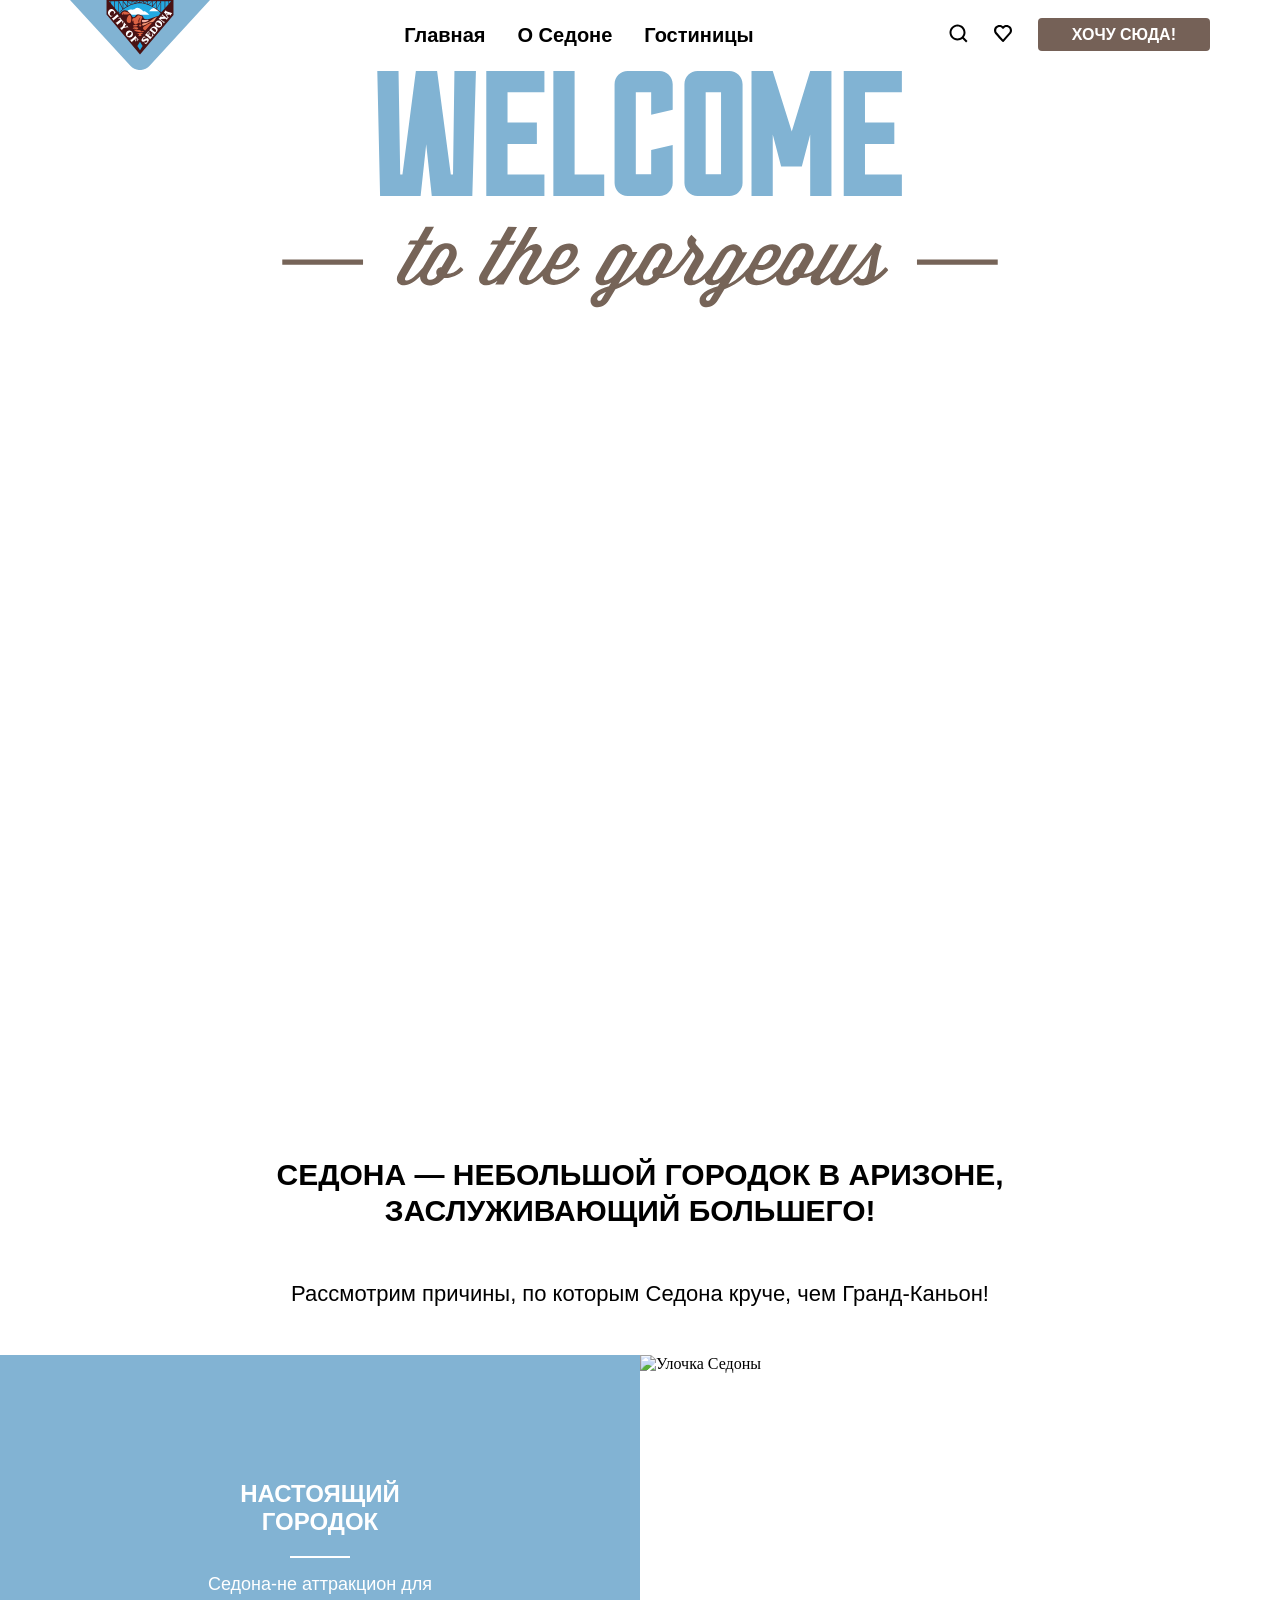
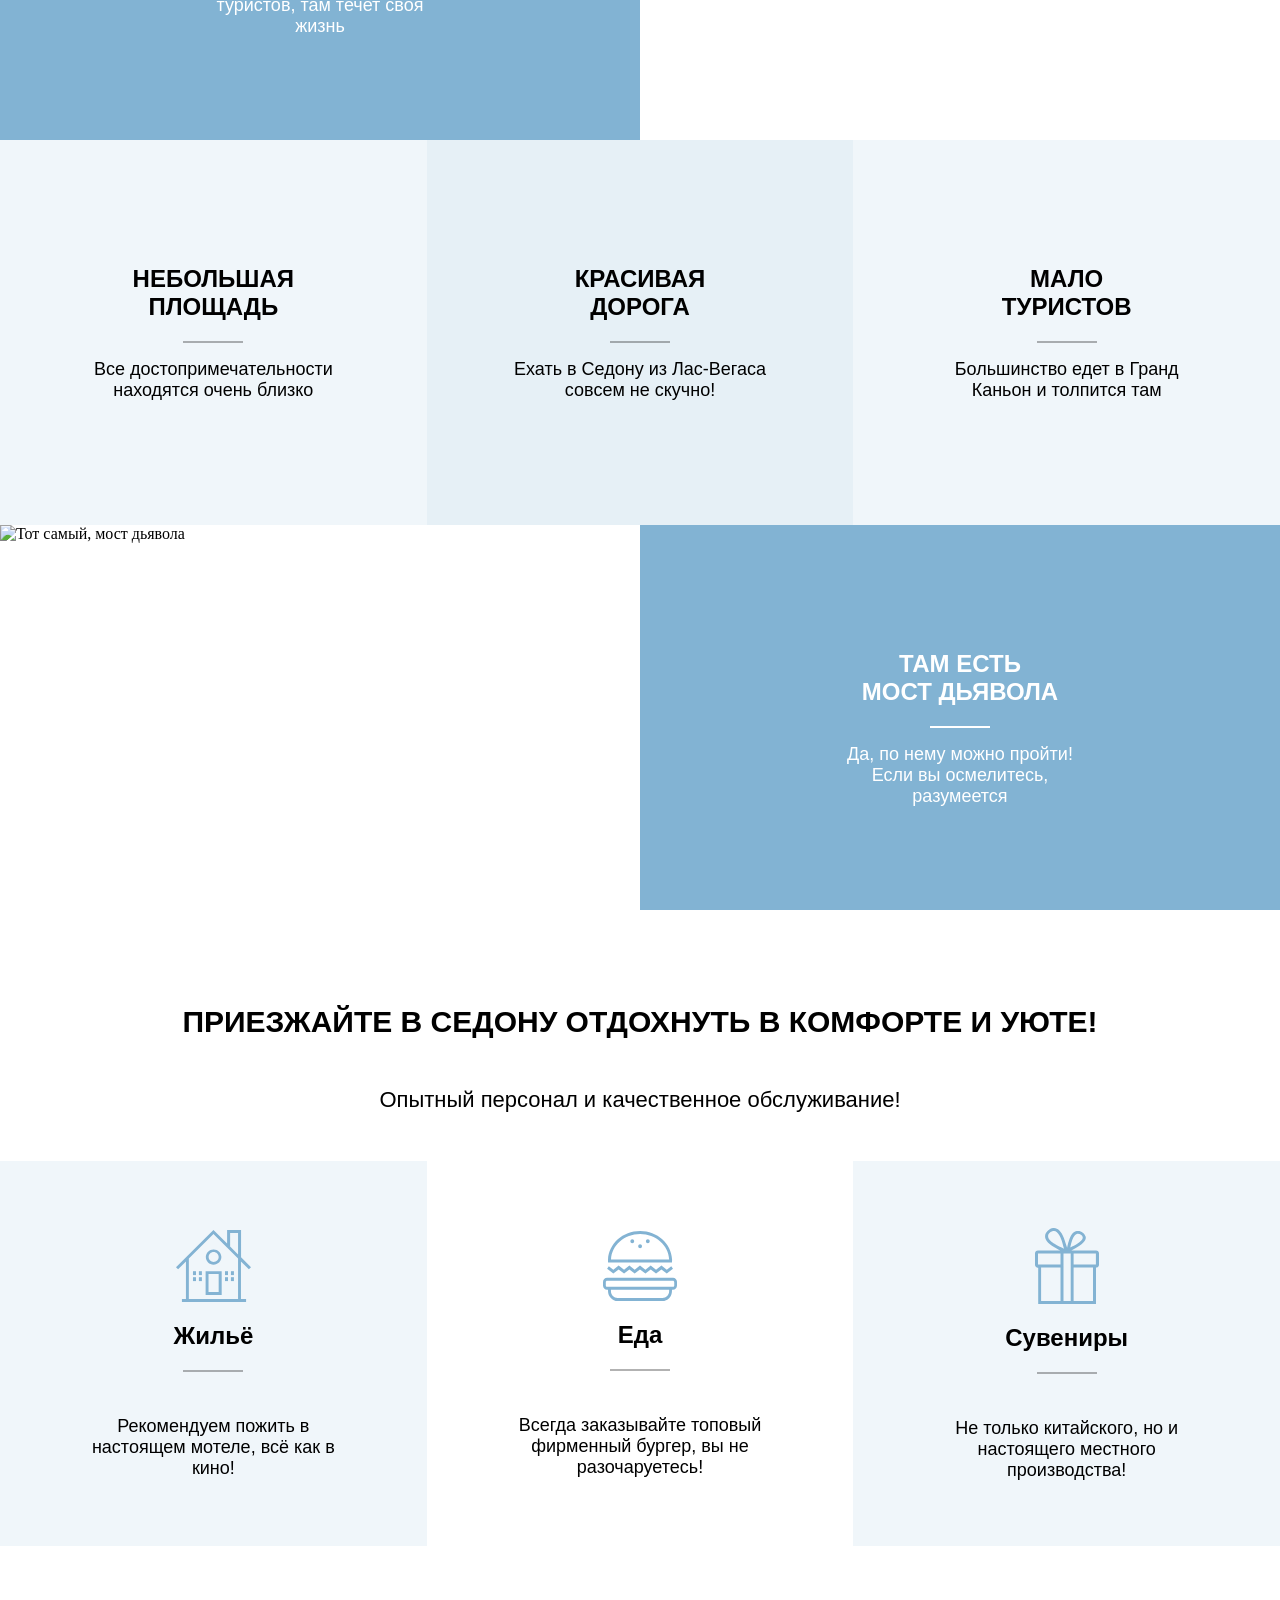
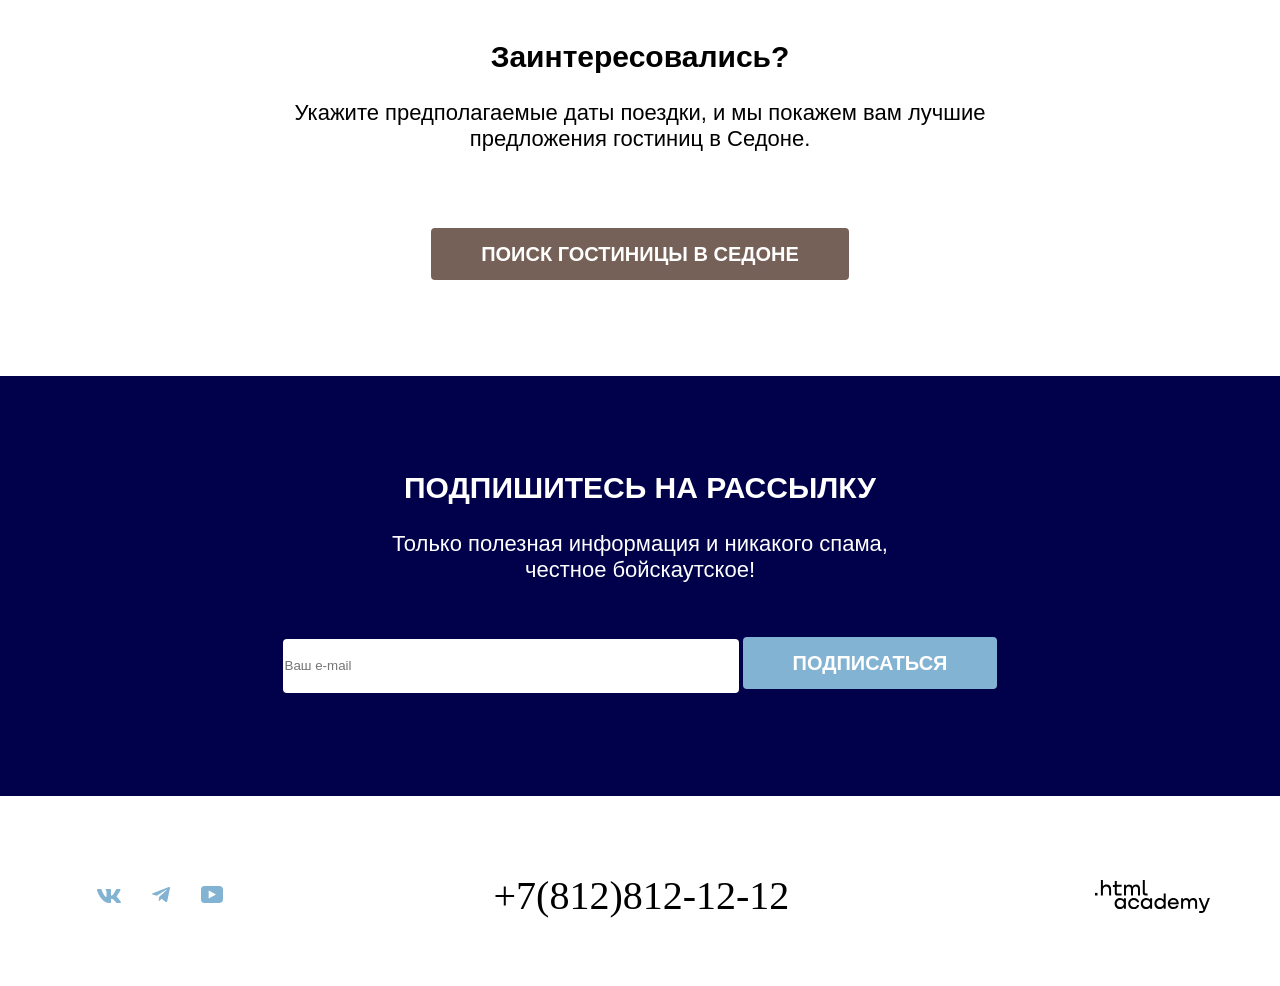
==== index.html @ 77842353 "правки на 14.04" ====
<!DOCTYPE html>
<html lang="ru">
  <head>
    <link rel="stylesheet" href="index.css">
    <meta charset="utf-8">
    <title>Седона</title>
  </head>
  <body>
    <nav class="navigation">
      <img class="header-logo" src=".\img\logo.svg" alt="Логотип седоны">
          <ul class="navigation-link">
            <li><a href="index.html" class="navigation-link-more">Главная</a></li>
            <li><a href="about.html" class="navigation-link-more">О Седоне</a></li>
            <li><a href="catalog.html" class="navigation-link-more">Гостиницы</a></li>
          </ul>
          <ul class="navigation-items">
            <li><img src=".\img\search.svg" alt="Поиск" class="navigation-items-more"></li>
            <li><img src=".\img\heart.svg" alt="Избранное" class="navigation-items-more"></li>
            <li><a class="want-here" href="#">ХОЧУ СЮДА!</a></li>
          </ul>
    </nav>
  <main class="main-inner">
    <div class="main-top-img">
      <img src=".\img\welcome.svg" class="top-image" alt="welcome">
    </div>
    <section>
      <div class="section-list">
        <p class="slogan">СЕДОНА — НЕБОЛЬШОЙ ГОРОДОК В АРИЗОНЕ,
             ЗАСЛУЖИВАЮЩИЙ БОЛЬШЕГО!</p>
        <p class="bottom-text">Рассмотрим причины, по которым Седона круче, чем Гранд-Каньон!</p>
      </div>
    </section>
  <div class="container">
    <section class="lead-top">
      <div class="card-dark-blue">
          <h2 class="title-white">НАСТОЯЩИЙ ГОРОДОК</h2>
          <p class="subtitle-white">Седона-не аттракцион для туристов, там течет своя жизнь</p>
      </div>
        <img src="C:\Users\Tarya\Desktop\bybuck-\img\photo-1.png" alt="Улочка Седоны" class="img-sedona">
    </section>
    <section class="lead-middle">
      <div class="card-light">
        <h2 class="title-black">НЕБОЛЬШАЯ ПЛОЩАДЬ</h2>
        <p class="subtitle-black">Все достопримечательности находятся очень близко</p>
      </div>
      <div class="card-blue">
        <h2 class="title-black">КРАСИВАЯ ДОРОГА</h2>
        <p class="subtitle-black">Ехать в Седону из Лас-Вегаса совсем не скучно!</p>
      </div>
      <div class="card-light">
        <h2 class="title-black">МАЛО ТУРИСТОВ</h2>
        <p class="subtitle-black"> Большинство едет в Гранд Каньон и толпится там</p>
      </div>
    </section>
    <section class="lead-bottom">
      <div class="card-dark-blue">
        <h2 class="title-white">ТАМ ЕСТЬ МОСТ ДЬЯВОЛА</h2>
        <p class="subtitle-white">Да, по нему можно пройти! Если вы осмелитесь, разумеется</p>
      </div>
        <img src="C:\Users\Tarya\Desktop\bybuck-\img\photo-2.png" alt="Тот самый, мост дьявола" class="img-sedona">
    </section>
  </div>
    <section>
      <div class="section-list">
        <h2 class="slogan">ПРИЕЗЖАЙТЕ В СЕДОНУ ОТДОХНУТЬ В КОМФОРТЕ И УЮТЕ!</h2>
        <p class="bottom-text">Опытный персонал и качественное обслуживание!</p>
      </div>
    </section>
    <section class="lead-middle">
      <div class="card-light">
        <img src=".\img\motel.svg" alt="Мотели в Седоне">
        <h2 class="title-black">Жильё</h2>
        <p class="subtitle-black">Рекомендуем пожить в настоящем мотеле, всё как в кино!</p>
      </div>
      <div class="card-white">
        <img src=".\img\food.svg" alt="Еда">
        <h2 class="title-black">Еда</h2>
        <p class="subtitle-black">Всегда заказывайте топовый фирменный бургер, вы не разочаруетесь!</p>
      </div>
      <div class="card-light">
        <img src=".\img\souvenirs.svg" alt="Сувениры">
        <h2 class="title-black">Сувениры</h2>
        <p class="subtitle-black">Не только китайского, но и настоящего местного производства!</p>
      </div>
    </section>
    <section class="search-hotel">
      <div class="search-hotel-footer">
        <h2 class="slogan">Заинтересовались?</h2>
        <p class="bottom-text">Укажите предполагаемые даты поездки, и мы покажем вам лучшие предложения гостиниц в Седоне.</p>
        <button onclick="location.href='catalog.html'" class="button-search">ПОИСК ГОСТИНИЦЫ В СЕДОНЕ</button>
      </div>
    </section>
  </main>
  <footer>
    <section class="footer-list">
      <div class="footer-subscribe">
        <h2 class="slogan-footer">ПОДПИШИТЕСЬ НА РАССЫЛКУ</h2>
        <p class="bottom-text-footer">Только полезная информация и никакого спама, честное бойскаутское!</p>
        <input type="email" placeholder="Ваш e-mail" class="email">
        <button type="button" class="button-email">ПОДПИСАТЬСЯ</button>
      </div>
    </section>
      <div class="footer-row">
        <img src=".\img\html-logo.svg" alt="html academy" class="logo-html">
        <p class="number">+7(812)812-12-12</p>
      <div class="social-group">
        <img src=".\img\vk.svg" alt="vk" class="social-media">
        <img src=".\img\telegram.svg" alt="telegram" class="social-media">
        <img src=".\img\youtube.svg" alt="youtube" class="social-media">
      </div>
      </div>
  </footer>
  </body>
</html>
---- index.css ----
@font-face {
    font-family: 'PT-sans-400';
    src: url('.\fonts\ptsans-400.woff2');
}

@font-face {
    font-family: 'PT-sans-700';
    src: url('.\fonts\ptsans-700.woff2');
}

body {
    margin: 0;
    padding: 0;
    width: auto;
}

.navigation {
    display: flex;
    flex-direction: row;
    justify-content: space-between;
}

.header-logo {
    margin-left: 70px;
}

.navigation-link {
    display: flex;
    flex-direction: row;
    list-style: none;
    justify-content: center;
    align-items: center;
}

.navigation-link-more {
    color: #000000;
    text-decoration: none;
    padding: 20px 16px;
    font-size: 20px;
    line-height: 24px;
    font-family: 'PT-sans-700', sans-serif;
    font-weight: 700;
    letter-spacing: 0%;
}

.navigation-items {
    list-style: none;
    display: flex;
    flex-direction: row;
    justify-content: center;
    align-items: center;
    margin-right: 70px;
}

.navigation-items-more {
    padding-right: 25px;
}

.want-here {
    background-color: #756157 ;
    color: #ffffff;
    width: 160px;
    min-height: 36px;
    padding: 8px 34px;
    border-radius: 4px;
    list-style: none;
    text-decoration: none;
    font-family: 'PT-sans-700', sans-serif;
    font-size: 16px;
    font-weight: 700;
    line-height: 20px;
    letter-spacing: 0%;
}

.main-top-img {
    background-image: url('.\img\index-background.jpg');
}

.top-image {
    width: 100%;
    height: auto;
}

.section-list {
    display: flex;
    flex-direction: column;
    justify-content: center;
    align-items: center;
}

.slogan {
    font-family: 'PT-sans-700', sans-serif;
    font-weight: 700;
    font-size: 30px;
    line-height: 36px;
    color: #000000;
    padding-top: 69px;
    white-space: pre-wrap;
}

.bottom-text {
    font-family: 'PT-sans-400', sans-serif;
    font-weight: 400;
    font-size: 22px;
    line-height: 26px;
    letter-spacing: 0%;
    width: auto;
    max-width: 700px;
    height: 52px;
}

.container {
    display: flex;
    flex-direction: column;
    align-items: stretch;
    justify-content: center;
    width: 100%;
    height: auto;
}

.lead-top {
    display: flex;
    flex-direction: row;
    width: 100%;
    height: 385px;
}

.lead-bottom {
    display: flex;
    flex-direction: row-reverse;
    width: 100%;
    height: 385px;
}

.lead-middle {
    display: flex;
    flex-direction: row;
    width: 100%;
    height: 385px;
}

.title-black {
    width: auto;
    font-family: 'PT-sans-700', sans-serif;
    max-width: 197px;
    height: 56px;
    font-weight: 700;
    font-size: 24px;
    line-height: 28px;
    text-align: center;
    color: #000000;
}

.title-black::after {
    content: "";
    display: block;
    width: 60px;
    height: 2px;
    background-color: #0000004D;
    margin: 20px auto 0;
}

.title-white {
    width: auto;
    font-family: 'PT-sans-700', sans-serif;
    max-width: 197px;
    height: 56px;
    font-weight: 700;
    font-size: 24px;
    line-height: 28px;
    text-align: center;
    color: #ffffff;
}

.title-white::after {
    content: "";
    display: block;
    width: 60px;
    height: 2px;
    background-color: #ffffff;
    margin: 20px auto 0;
}

.subtitle-black {
    width: auto;
    font-family: 'PT-sans-400', sans-serif;
    max-width: 270px;
    height: 42px;
    font-weight: 400;
    font-size: 18px;
    line-height: 21px;
    letter-spacing: 0%;
    text-align: center;
    color: #000000;
}

.subtitle-white {
    width: auto;
    font-family: 'PT-sans-400', sans-serif;
    max-width: 230px;
    height: 42px;
    font-weight: 400;
    font-size: 18px;
    line-height: 21px;
    letter-spacing: 0%;
    text-align: center;
    color: #ffffff;
}

.card-dark-blue {
    display: flex;
    flex-direction: column;
    justify-content: center;
    align-items: center;
    background-color: #82B3D3;
    width: auto;
    height: 100%;
    flex: 1 1 50%;
}

.card-white {
    display: flex;
    flex-direction: column;
    justify-content: center;
    align-items: center;
    background-color: #ffffff;
    width: auto;
    height: 100%;
    flex: 1 1 50%;
}

.card-light {
    display: flex;
    flex-direction: column;
    justify-content: center;
    align-items: center;
    background-color: #83B3D31F;
    width: auto;
    height: 100%;
    flex: 1 1 50%;
}

.card-blue {
    display: flex;
    flex-direction: column;
    justify-content: center;
    align-items: center;
    background-color: #83B3D333;
    width: auto;
    height: 100%;
    flex: 1 1 50%;
}

.img-sedona {
    flex: 1 1 50%;
    width: 100%;
    height: 100%;
    object-fit: cover;
    display: block;
}

.search-hotel {
    display: flex;
    flex-direction: column;
    justify-content: center;
    align-items: center;
}

.search-hotel-footer {
    text-align: center;
}

.button-search {
    background-color: #756157;
    padding: 8px 50px;
    color: white;
    border-radius: 4px;
    list-style: none;
    text-decoration: none;
    font-family: 'PT-sans-700', sans-serif;
    font-weight: 700;
    font-size: 20px;
    line-height: 36px;
    border: none;
    margin-top: 54px;
}

.footer-list {
   display: flex;
   justify-content: center;
   text-align: center;
   background-color: #00004B;
   height: 420px;
   margin-top: 96px;
}

.slogan-footer {
    font-family: 'PT-sans-700', sans-serif;
    font-weight: 700;
    font-size: 30px;
    line-height: 36px;
    color: #ffffff;
    padding-top: 69px;
    white-space: pre-wrap;
}

.bottom-text-footer {
    font-family: 'PT-sans-400', sans-serif;
    font-weight: 400;
    font-size: 22px;
    line-height: 26px;
    letter-spacing: 0%;
    width: 500px;
    color: #ffffff;
    margin-top: 20px;
    margin-bottom: 54px;
    margin-left: 170px;
    margin-right: 170px;
}

.email {
    width: 452px;
    border-radius: 4px;
    border: none;
    height: 52px;
}

.button-email {
    background-color: #82B3D3;
    color: white;
    padding: 8px 50px;
    font-size: 20px;
    font-family: 'PT-sans-700', sans-serif;
    font-weight: 700;
    line-height: 36px;
    border-radius: 4px;
    border: none;
    height: 52px;
}

.footer-row {
    display: flex;
    flex-direction: row-reverse;
    justify-content: space-between;
    align-items: center;
    margin-left: 70px;
    margin-right: 70px;
    margin-top: 40px;
    margin-bottom: 30px;
}

.number {
    width: 331px;
    height: 40px;
    font-weight: 400;
    font-size: 40px;
    line-height: 40px;
}

.social-media {
    padding-left: 27px;
}
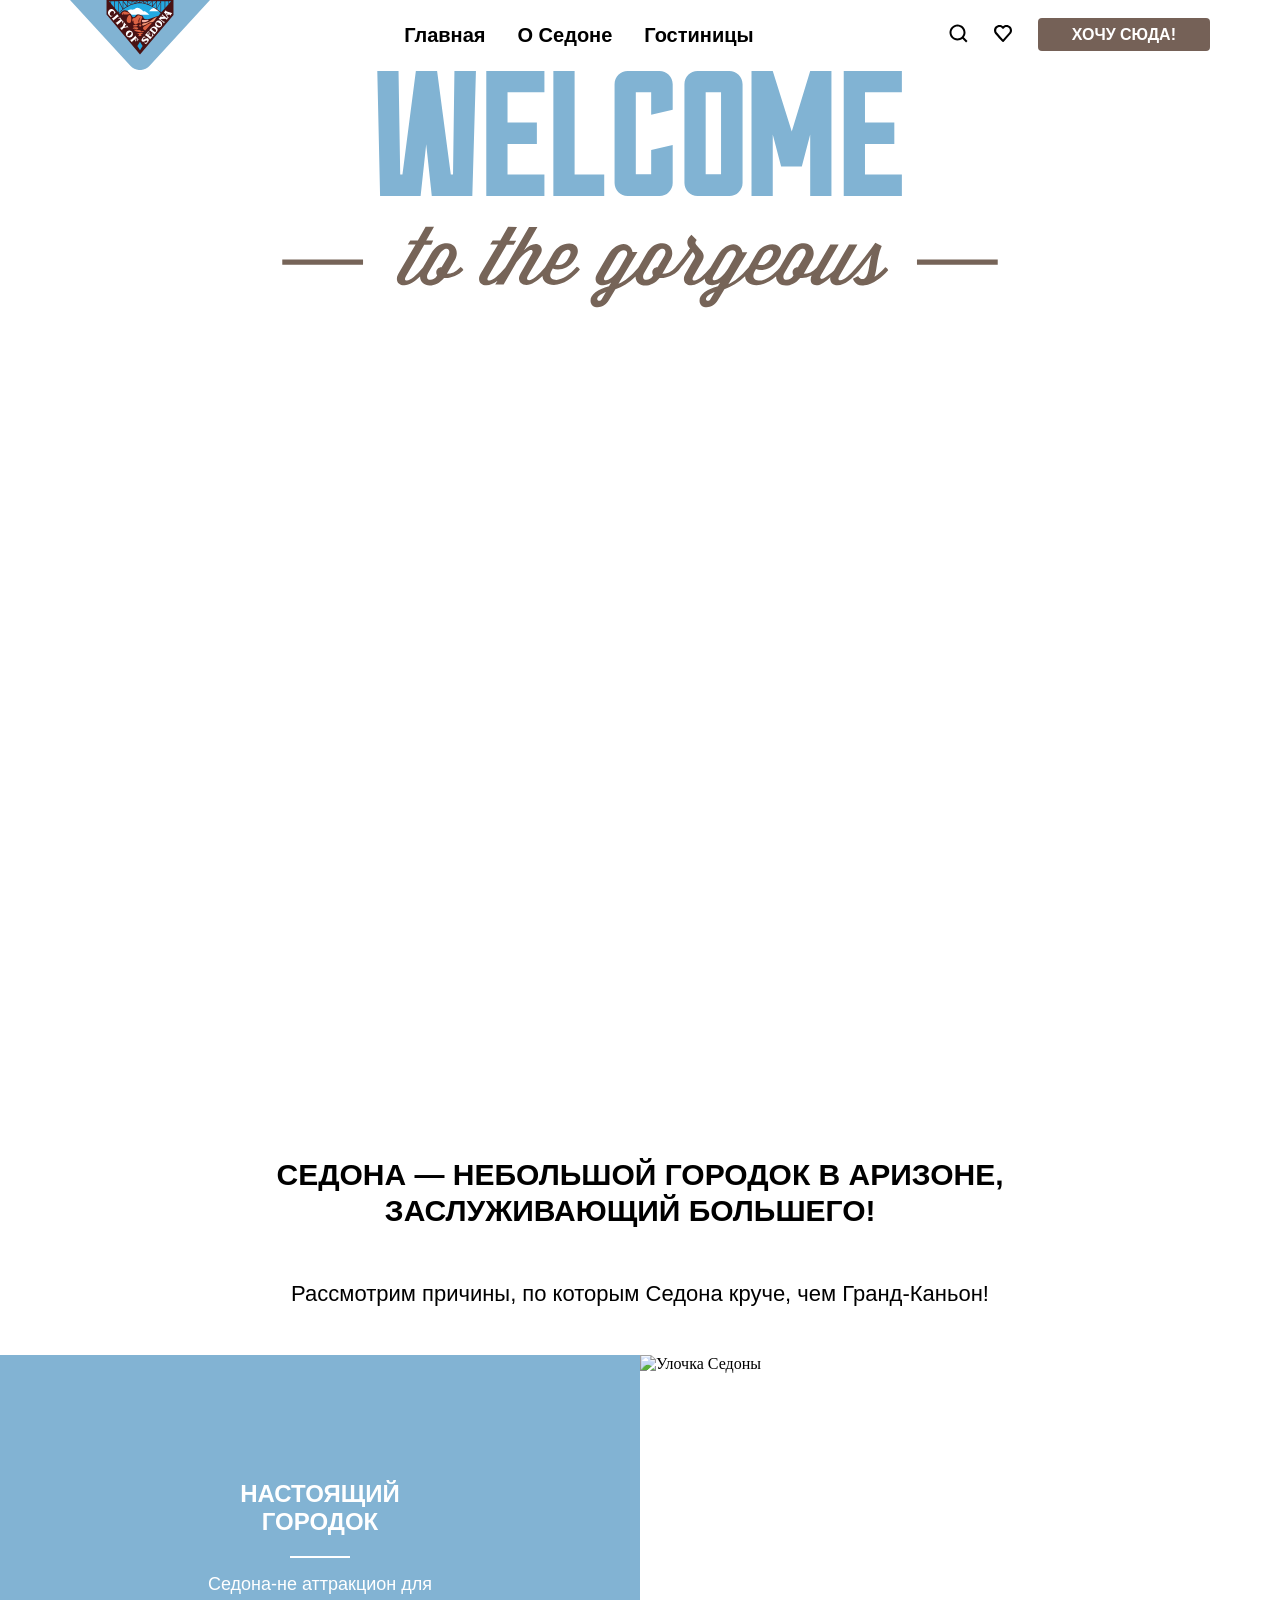
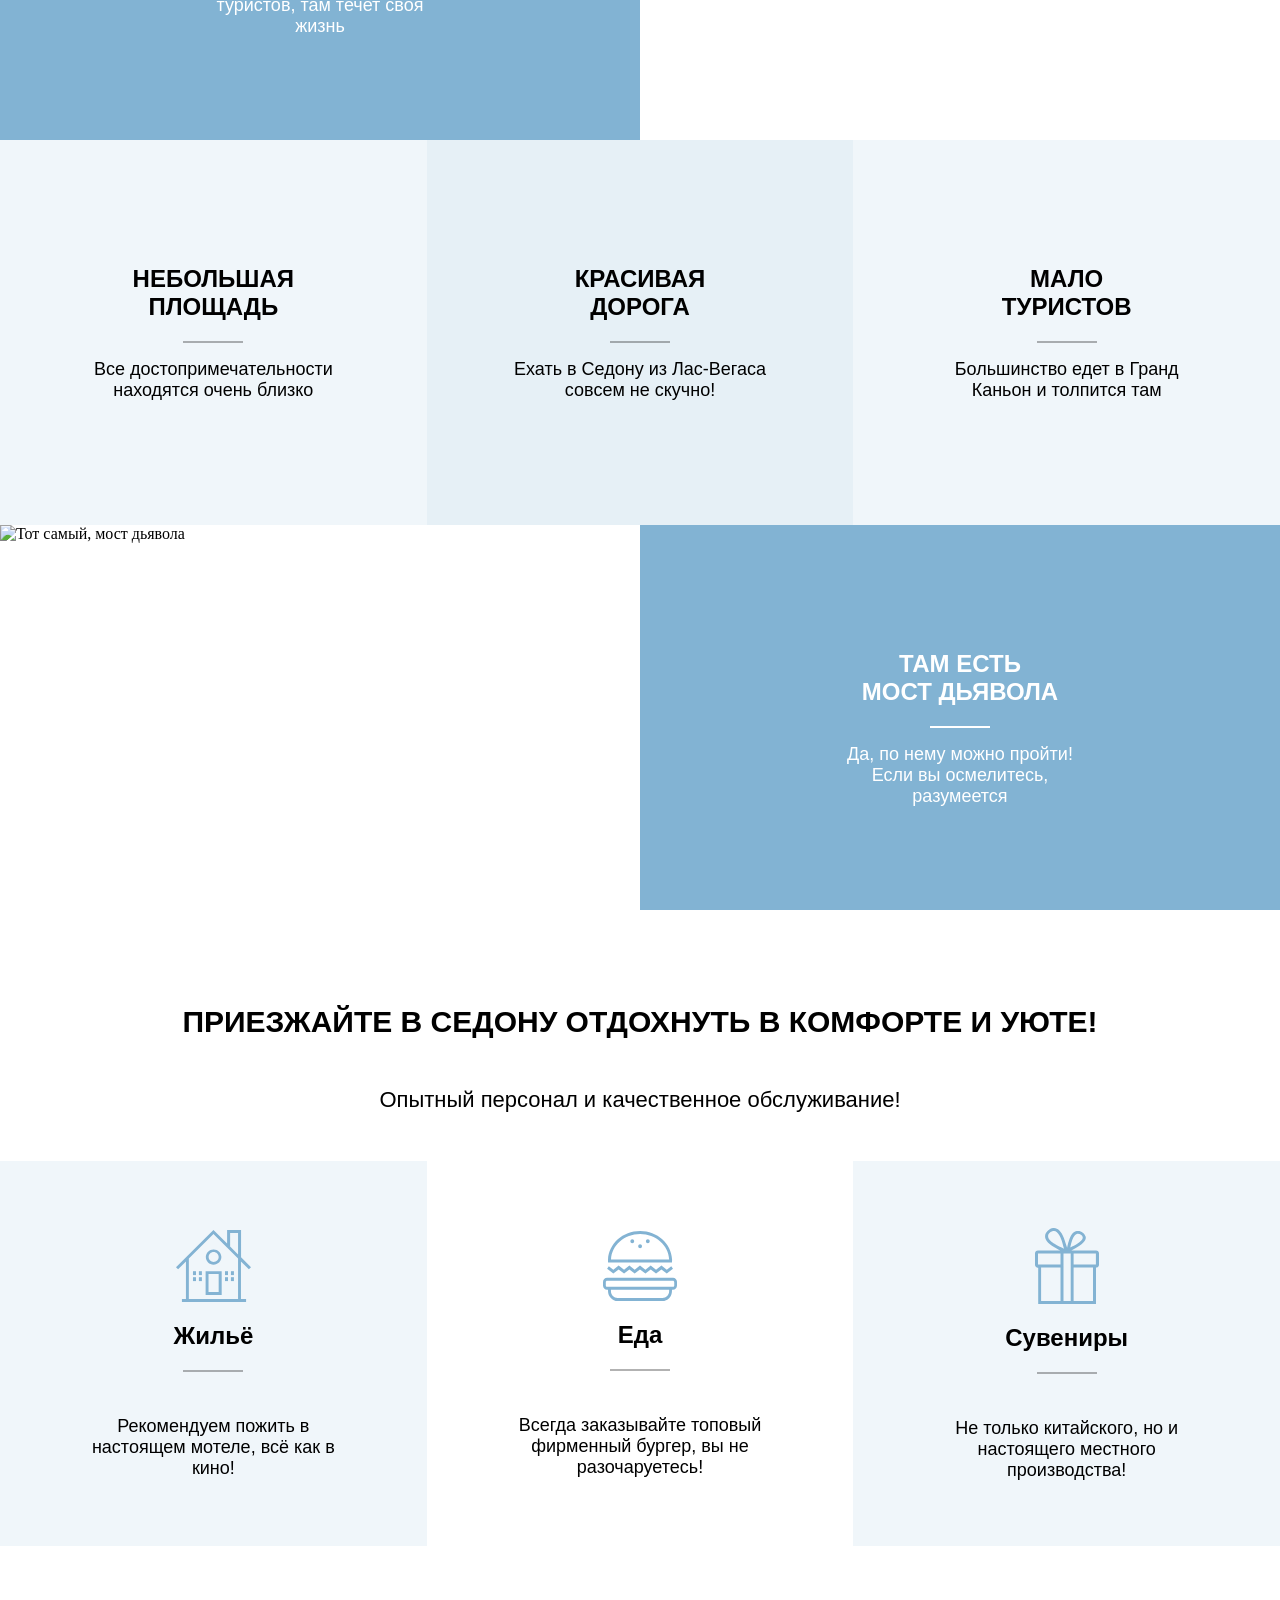
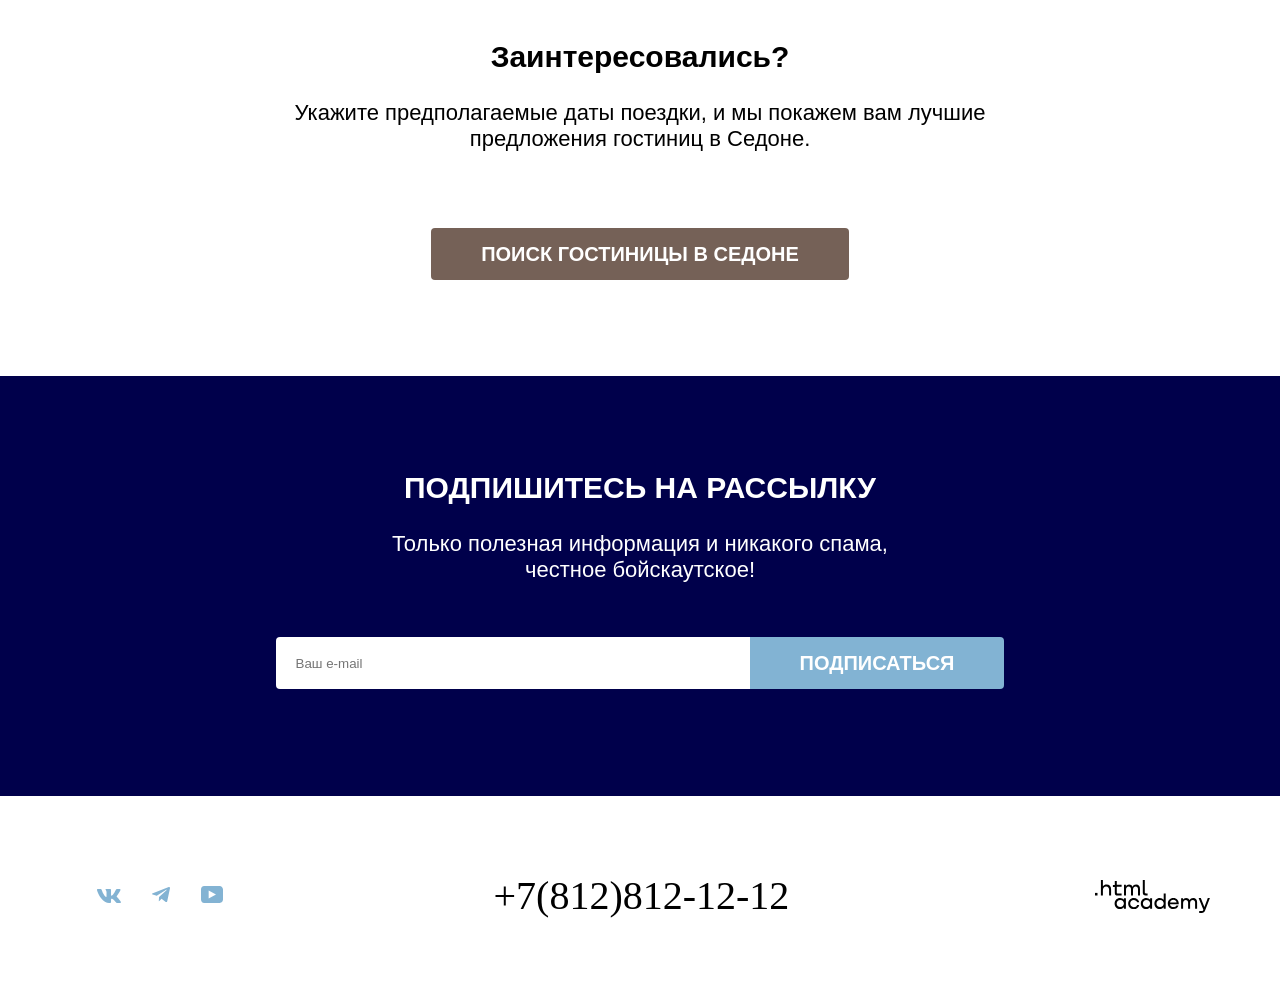
==== commit 496a1481: "правки на 15.03 (№1)" ====
--- a/index.html
+++ b/index.html
@@ -96,8 +96,10 @@
       <div class="footer-subscribe">
         <h2 class="slogan-footer">ПОДПИШИТЕСЬ НА РАССЫЛКУ</h2>
         <p class="bottom-text-footer">Только полезная информация и никакого спама, честное бойскаутское!</p>
+      <div class="email-input">
         <input type="email" placeholder="Ваш e-mail" class="email">
         <button type="button" class="button-email">ПОДПИСАТЬСЯ</button>
+      </div>
       </div>
     </section>
       <div class="footer-row">
--- a/index.css
+++ b/index.css
@@ -320,9 +320,10 @@
 
 .email {
     width: 452px;
-    border-radius: 4px;
+    border-radius: 4px 0 0 4px;
     border: none;
-    height: 52px;
+    height: 50px;
+    padding-left: 20px;
 }
 
 .button-email {
@@ -333,9 +334,17 @@
     font-family: 'PT-sans-700', sans-serif;
     font-weight: 700;
     line-height: 36px;
-    border-radius: 4px;
+    border-radius: 0 4px 4px 0;
     border: none;
     height: 52px;
+}
+
+.email-input {
+    display: flex;
+    flex-direction: row;
+    justify-content: center;
+    align-items: center;
+    gap: none;
 }
 
 .footer-row {
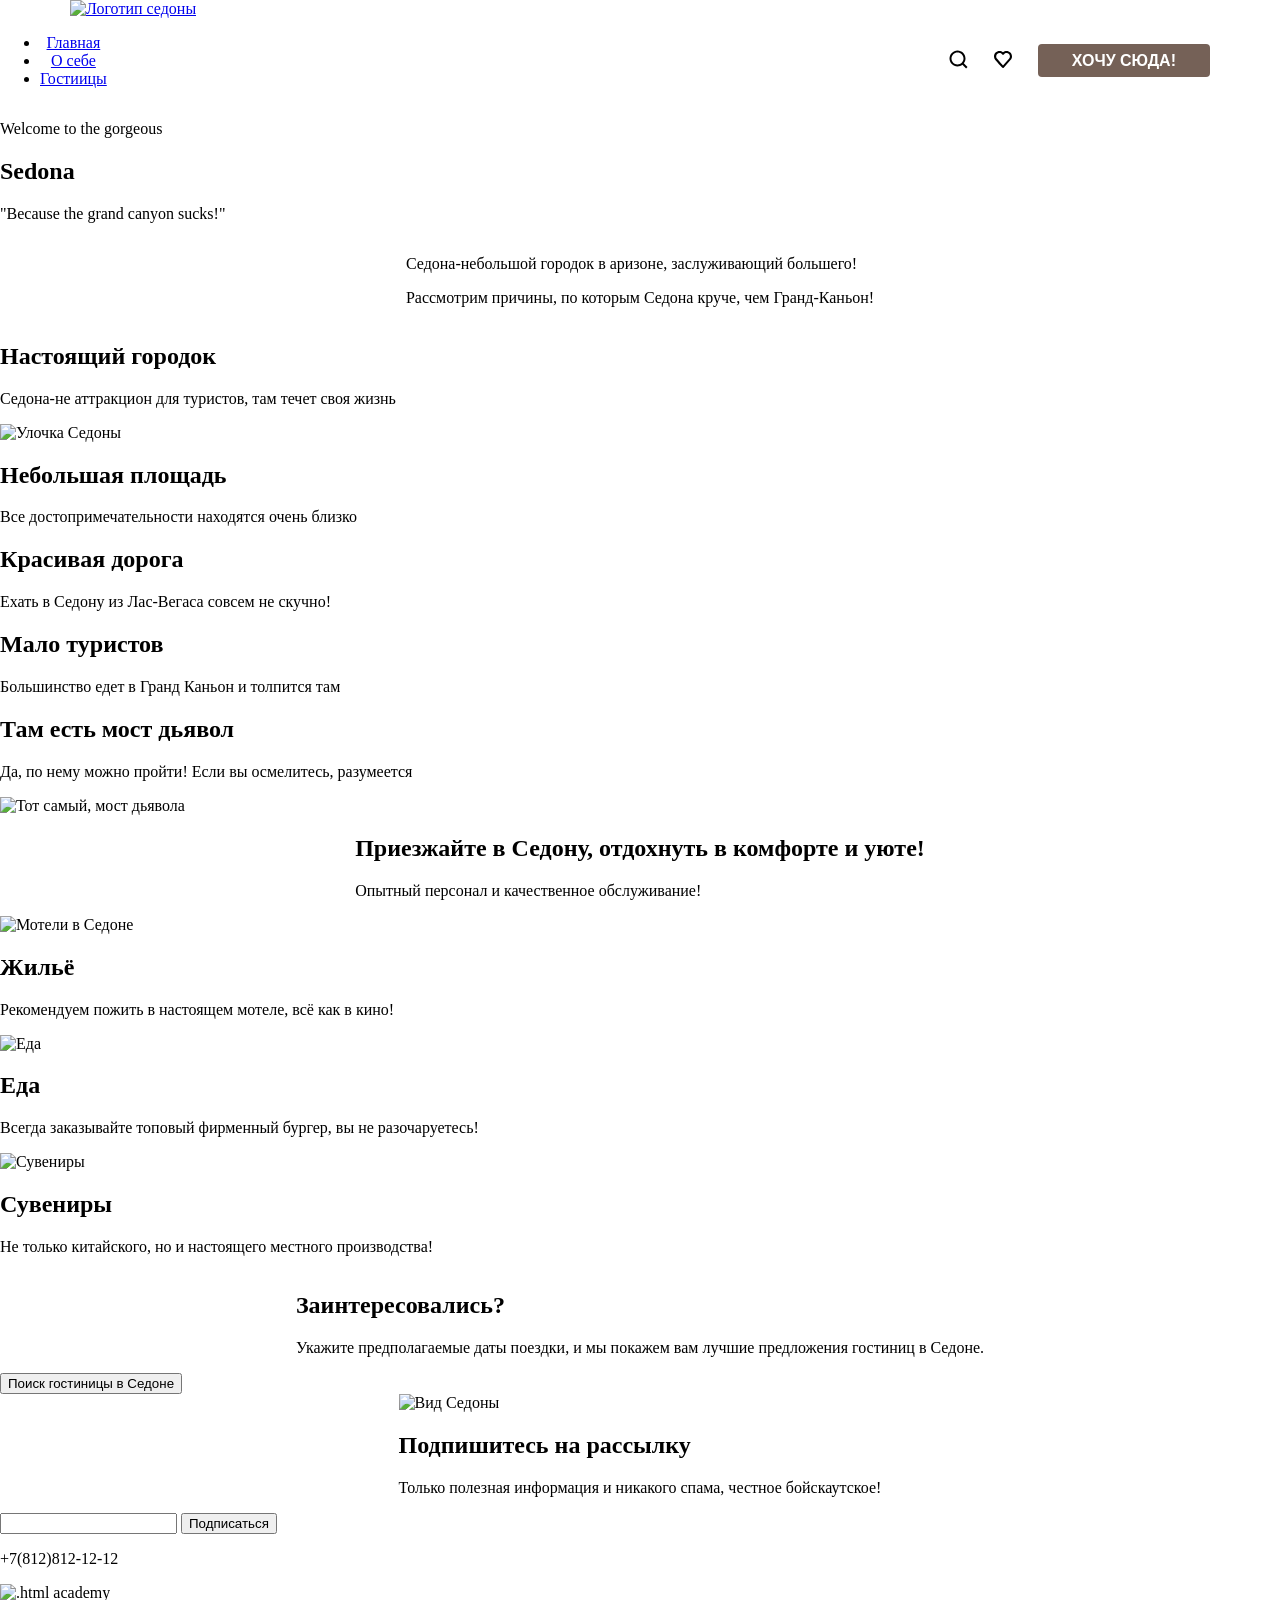
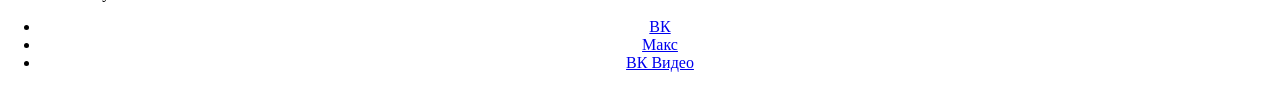
==== commit 70389b48: "Merge branch 'main' into sprint2" ====
--- a/index.html
+++ b/index.html
@@ -6,111 +6,121 @@
     <title>Седона</title>
   </head>
   <body>
-    <nav class="navigation">
-      <img class="header-logo" src=".\img\logo.svg" alt="Логотип седоны">
-          <ul class="navigation-link">
-            <li><a href="index.html" class="navigation-link-more">Главная</a></li>
-            <li><a href="about.html" class="navigation-link-more">О Седоне</a></li>
-            <li><a href="catalog.html" class="navigation-link-more">Гостиницы</a></li>
+      <header class="page-header">
+        <a class = "header-logo-link" href="#">
+          <img class="header-logo" src="#" alt="Логотип седоны">
+        </a>
+      <nav class="navigation">
+          <ul class="navigation-main-list">
+            <li class="navigation-item">
+              <a class="navigation-link" href="index.html">Главная</a>
+            </li>
+            <li class="navigation-item">
+              <a class="navigation-link" href="about.html">О себе</a>
+            </li>
+            <li class="navigation-item">
+              <a class="navigation-link" href="catalog.html">Гостиицы</a>
+            </li>
           </ul>
           <ul class="navigation-items">
             <li><img src=".\img\search.svg" alt="Поиск" class="navigation-items-more"></li>
             <li><img src=".\img\heart.svg" alt="Избранное" class="navigation-items-more"></li>
             <li><a class="want-here" href="#">ХОЧУ СЮДА!</a></li>
           </ul>
-    </nav>
-  <main class="main-inner">
-    <div class="main-top-img">
-      <img src=".\img\welcome.svg" class="top-image" alt="welcome">
-    </div>
-    <section>
-      <div class="section-list">
-        <p class="slogan">СЕДОНА — НЕБОЛЬШОЙ ГОРОДОК В АРИЗОНЕ,
-             ЗАСЛУЖИВАЮЩИЙ БОЛЬШЕГО!</p>
-        <p class="bottom-text">Рассмотрим причины, по которым Седона круче, чем Гранд-Каньон!</p>
-      </div>
-    </section>
-  <div class="container">
-    <section class="lead-top">
-      <div class="card-dark-blue">
-          <h2 class="title-white">НАСТОЯЩИЙ ГОРОДОК</h2>
-          <p class="subtitle-white">Седона-не аттракцион для туристов, там течет своя жизнь</p>
-      </div>
-        <img src="C:\Users\Tarya\Desktop\bybuck-\img\photo-1.png" alt="Улочка Седоны" class="img-sedona">
-    </section>
-    <section class="lead-middle">
-      <div class="card-light">
-        <h2 class="title-black">НЕБОЛЬШАЯ ПЛОЩАДЬ</h2>
-        <p class="subtitle-black">Все достопримечательности находятся очень близко</p>
-      </div>
-      <div class="card-blue">
-        <h2 class="title-black">КРАСИВАЯ ДОРОГА</h2>
-        <p class="subtitle-black">Ехать в Седону из Лас-Вегаса совсем не скучно!</p>
-      </div>
-      <div class="card-light">
-        <h2 class="title-black">МАЛО ТУРИСТОВ</h2>
-        <p class="subtitle-black"> Большинство едет в Гранд Каньон и толпится там</p>
-      </div>
-    </section>
-    <section class="lead-bottom">
-      <div class="card-dark-blue">
-        <h2 class="title-white">ТАМ ЕСТЬ МОСТ ДЬЯВОЛА</h2>
-        <p class="subtitle-white">Да, по нему можно пройти! Если вы осмелитесь, разумеется</p>
-      </div>
-        <img src="C:\Users\Tarya\Desktop\bybuck-\img\photo-2.png" alt="Тот самый, мост дьявола" class="img-sedona">
-    </section>
-  </div>
-    <section>
-      <div class="section-list">
-        <h2 class="slogan">ПРИЕЗЖАЙТЕ В СЕДОНУ ОТДОХНУТЬ В КОМФОРТЕ И УЮТЕ!</h2>
-        <p class="bottom-text">Опытный персонал и качественное обслуживание!</p>
-      </div>
-    </section>
-    <section class="lead-middle">
-      <div class="card-light">
-        <img src=".\img\motel.svg" alt="Мотели в Седоне">
-        <h2 class="title-black">Жильё</h2>
-        <p class="subtitle-black">Рекомендуем пожить в настоящем мотеле, всё как в кино!</p>
-      </div>
-      <div class="card-white">
-        <img src=".\img\food.svg" alt="Еда">
-        <h2 class="title-black">Еда</h2>
-        <p class="subtitle-black">Всегда заказывайте топовый фирменный бургер, вы не разочаруетесь!</p>
-      </div>
-      <div class="card-light">
-        <img src=".\img\souvenirs.svg" alt="Сувениры">
-        <h2 class="title-black">Сувениры</h2>
-        <p class="subtitle-black">Не только китайского, но и настоящего местного производства!</p>
-      </div>
-    </section>
-    <section class="search-hotel">
-      <div class="search-hotel-footer">
-        <h2 class="slogan">Заинтересовались?</h2>
-        <p class="bottom-text">Укажите предполагаемые даты поездки, и мы покажем вам лучшие предложения гостиниц в Седоне.</p>
-        <button onclick="location.href='catalog.html'" class="button-search">ПОИСК ГОСТИНИЦЫ В СЕДОНЕ</button>
-      </div>
-    </section>
-  </main>
-  <footer>
-    <section class="footer-list">
-      <div class="footer-subscribe">
-        <h2 class="slogan-footer">ПОДПИШИТЕСЬ НА РАССЫЛКУ</h2>
-        <p class="bottom-text-footer">Только полезная информация и никакого спама, честное бойскаутское!</p>
-      <div class="email-input">
-        <input type="email" placeholder="Ваш e-mail" class="email">
-        <button type="button" class="button-email">ПОДПИСАТЬСЯ</button>
-      </div>
-      </div>
-    </section>
-      <div class="footer-row">
-        <img src=".\img\html-logo.svg" alt="html academy" class="logo-html">
-        <p class="number">+7(812)812-12-12</p>
-      <div class="social-group">
-        <img src=".\img\vk.svg" alt="vk" class="social-media">
-        <img src=".\img\telegram.svg" alt="telegram" class="social-media">
-        <img src=".\img\youtube.svg" alt="youtube" class="social-media">
-      </div>
-      </div>
-  </footer>
+      </nav>
+      </header>
+      <main class="main-inner">
+        <header class="inner-header">
+          <p>Welcome to the gorgeous</p>
+          <h2>Sedona</h2>
+          <p>"Because the grand canyon sucks!"</p>
+        </header>
+      <section class="section-list">
+        <div>
+          <p class="article-first">Седона-небольшой городок в аризоне, заслуживающий большего!</p>
+          <p class="article-second">Рассмотрим причины, по которым Седона круче, чем Гранд-Каньон!</p>
+        </div>
+      </section>
+      <section class="section-list-first">
+        <div>
+          <h2 class="article-first">Настоящий городок</h2>
+          <p class="article-second">Седона-не аттракцион для туристов, там течет своя жизнь</p>
+          <img src="#" alt="Улочка Седоны">
+        </div>
+      </section>
+      <section class="section-list-second">
+        <div>
+          <h2 class="article-first">Небольшая площадь</h2>
+          <p class="article-second">Все достопримечательности находятся очень близко</p>
+          <h2 class="article-first">Красивая дорога</h2>
+          <p class="article-second">Ехать в Седону из Лас-Вегаса совсем не скучно!</p>
+          <h2 class="article-first">Мало туристов</h2>
+          <p class="article-second"> Большинство едет в Гранд Каньон и толпится там</p>
+        </div>
+      </section>
+      <section class="section-list-second">
+        <div>
+          <h2 class="article-first">Там есть мост дьявол</h2>
+          <p class="article-second">Да, по нему можно пройти! Если вы осмелитесь, разумеется</p>
+          <img src="#" alt="Тот самый, мост дьявола">
+        </div>
+      </section>
+      <section class="section-list">
+        <div>
+          <h2 class="article-first">Приезжайте в Седону, отдохнуть в комфорте и уюте!</h2>
+          <p class="article-second">Опытный персонал и качественное обслуживание!</p>
+        </div>
+      </section>
+      <section class="section-list-second">
+        <div>
+          <img src="#" alt="Мотели в Седоне">
+          <h2 class="article-first">Жильё</h2>
+          <p class="article-second">Рекомендуем пожить в настоящем мотеле, всё как в кино!</p>
+          <img src="#" alt="Еда">
+          <h2 class="article-first">Еда</h2>
+          <p class="article-second">Всегда заказывайте топовый фирменный бургер, вы не разочаруетесь!</p>
+          <img src="#" alt="Сувениры">
+          <h2 class="article-first">Сувениры</h2>
+          <p class="article-second">Не только китайского, но и настоящего местного производства!</p>
+        </div>
+      </section>
+    </main>
+    <footer>
+      <section class="section-list">
+        <div>
+          <h2 class="article-first">Заинтересовались?</h2>
+          <p class="article-second">Укажите предполагаемые даты поездки, и мы покажем вам лучшие предложения гостиниц в Седоне.</p>
+        </div>
+      </section>
+      <button>Поиск гостиницы в Седоне</button>
+      <section class="section-list">
+        <div>
+          <img src="#" alt="Вид Седоны">
+          <h2 class="article-first">Подпишитесь на рассылку</h2>
+          <p class="article-second">Только полезная информация и никакого спама, честное бойскаутское!</p>
+        </div>
+      </section>
+      <form>
+        <input type="email"/>
+        <button type="submite">Подписаться</button>
+      </form>
+      <section class="section-footer">
+        <div>
+          <p>+7(812)812-12-12</p>
+          <img src="#" alt=".html academy">
+        </div>
+        <ul>
+          <li>
+            <a class="navigation-link" href="#">ВК</a>
+          </li>
+          <li>
+            <a class="navigation-link" href="#">Макс</a>
+          </li>
+          <li>
+            <a class="navigation-link" href="#">ВК Видео</a>
+          </li>
+        </ul>
+      </section>
+    </footer>
   </body>
 </html>
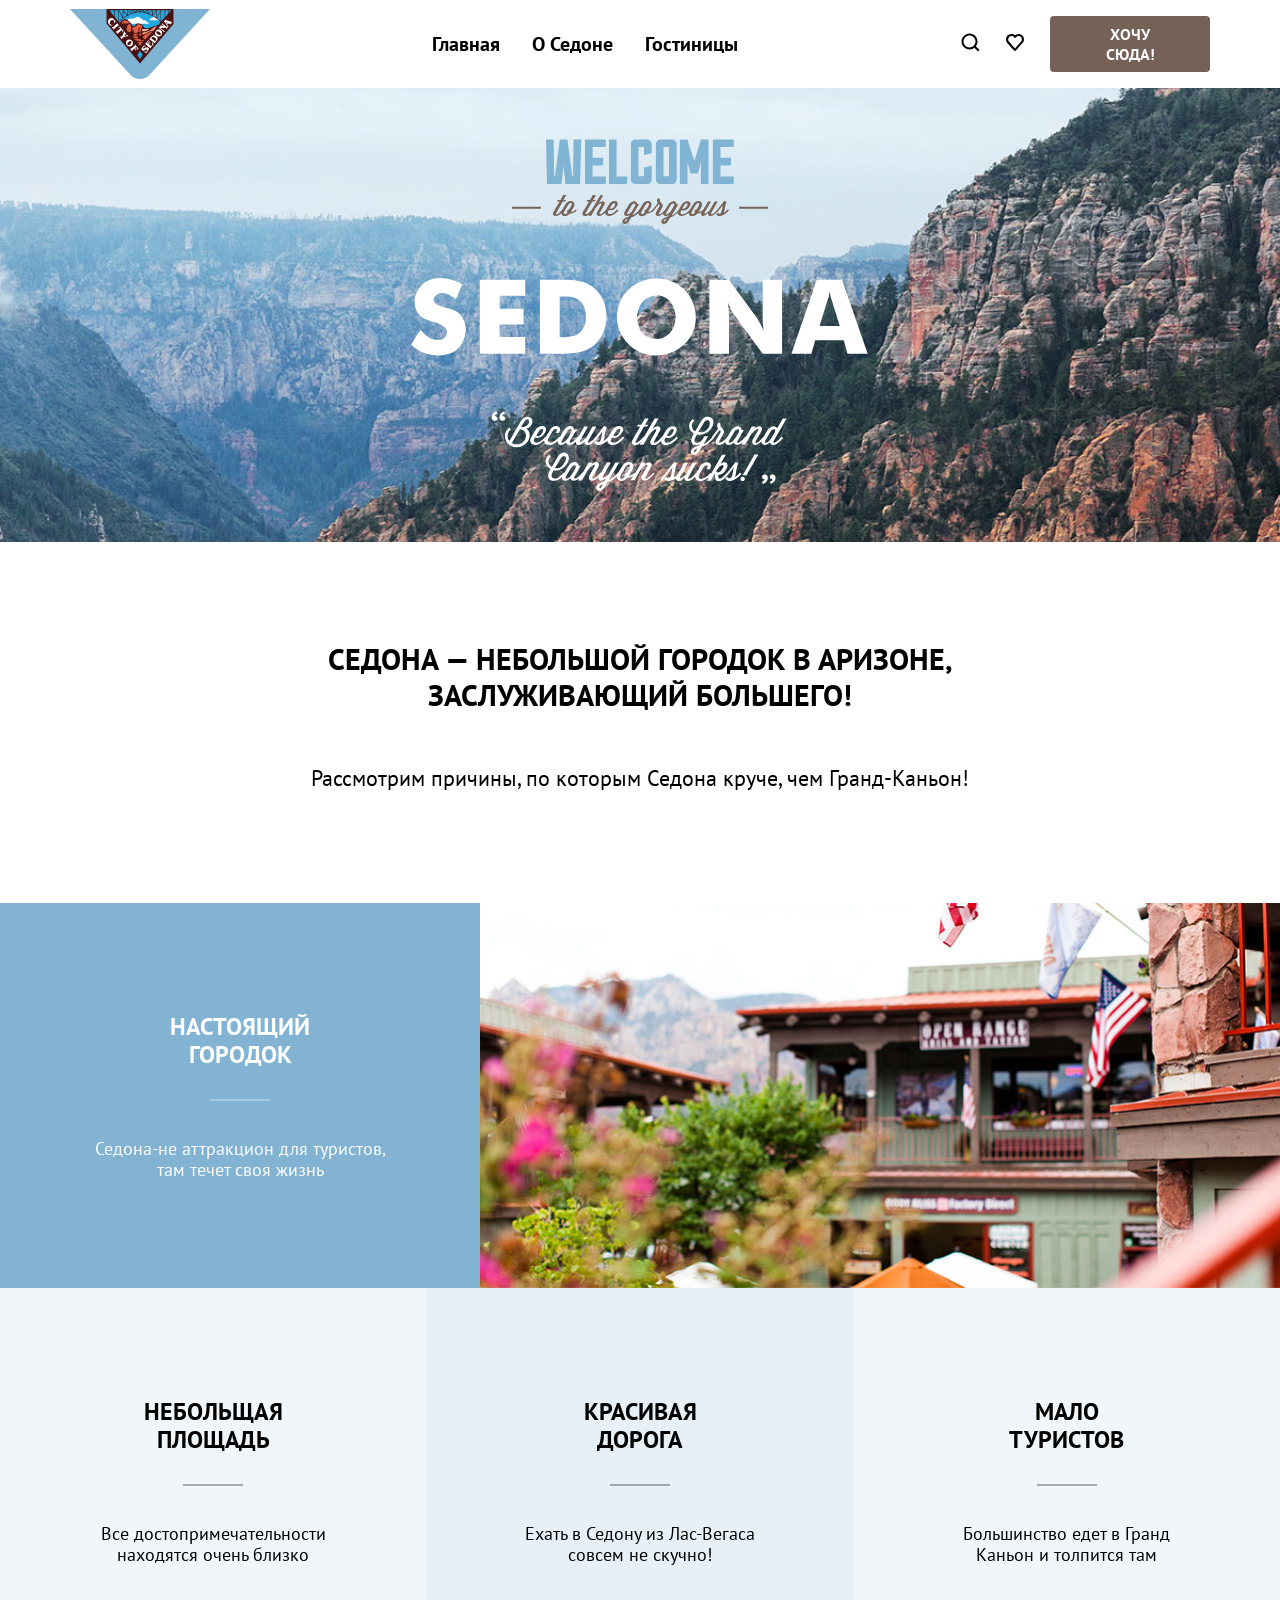
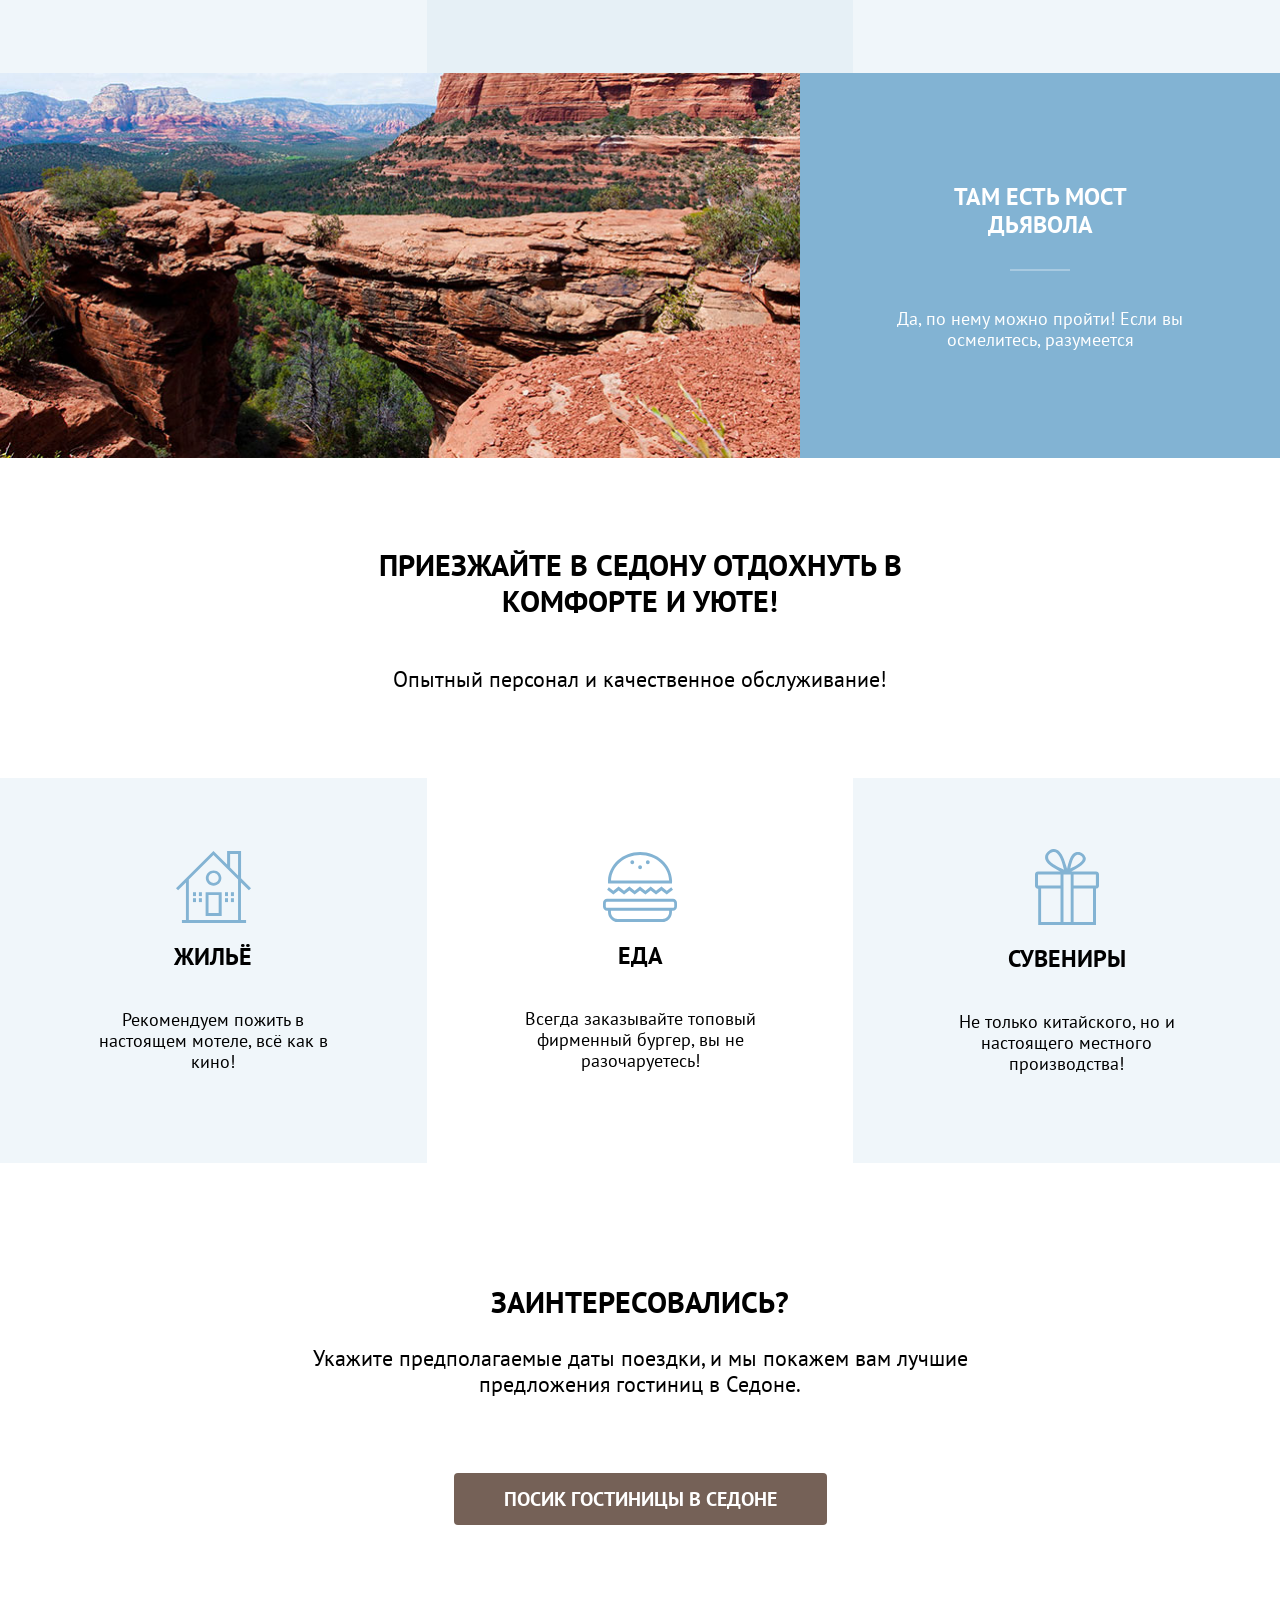
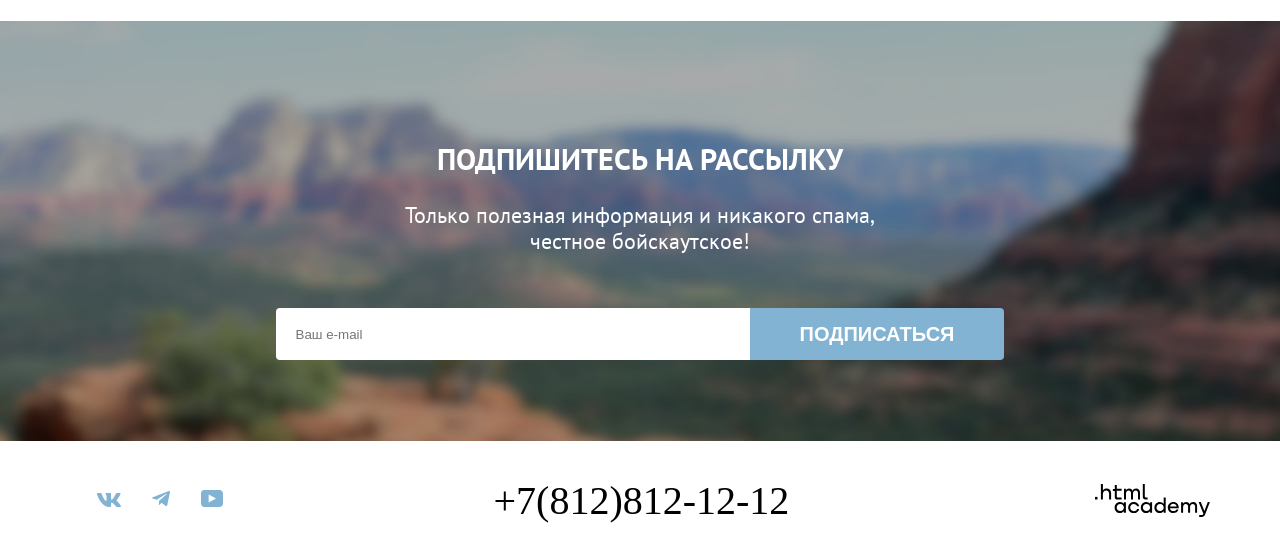
==== commit 1f18f036: "правки(16.04)" ====
--- a/index.html
+++ b/index.html
@@ -6,121 +6,110 @@
     <title>Седона</title>
   </head>
   <body>
-      <header class="page-header">
-        <a class = "header-logo-link" href="#">
-          <img class="header-logo" src="#" alt="Логотип седоны">
-        </a>
-      <nav class="navigation">
-          <ul class="navigation-main-list">
-            <li class="navigation-item">
-              <a class="navigation-link" href="index.html">Главная</a>
-            </li>
-            <li class="navigation-item">
-              <a class="navigation-link" href="about.html">О себе</a>
-            </li>
-            <li class="navigation-item">
-              <a class="navigation-link" href="catalog.html">Гостиицы</a>
-            </li>
+    <nav class="navigation">
+      <img class="header-logo" src="./img/logo.svg" alt="Логотип седоны">
+          <ul class="navigation-link">
+            <li><a href="index.html" class="navigation-link-more">Главная</a></li>
+            <li><a href="about.html" class="navigation-link-more">О Седоне</a></li>
+            <li><a href="catalog.html" class="navigation-link-more">Гостиницы</a></li>
           </ul>
           <ul class="navigation-items">
-            <li><img src=".\img\search.svg" alt="Поиск" class="navigation-items-more"></li>
-            <li><img src=".\img\heart.svg" alt="Избранное" class="navigation-items-more"></li>
-            <li><a class="want-here" href="#">ХОЧУ СЮДА!</a></li>
+            <li><a href="#"><img src="./img/search.svg" alt="Поиск" class="navigation-items-more"></a></li>
+            <li><a href="#"><img src="./img/heart.svg" alt="Избранное" class="navigation-items-more"></a></li>
+            <li><button type="button" class="want-here">Хочу сюда!</button></li>
           </ul>
-      </nav>
-      </header>
-      <main class="main-inner">
-        <header class="inner-header">
-          <p>Welcome to the gorgeous</p>
-          <h2>Sedona</h2>
-          <p>"Because the grand canyon sucks!"</p>
-        </header>
-      <section class="section-list">
-        <div>
-          <p class="article-first">Седона-небольшой городок в аризоне, заслуживающий большего!</p>
-          <p class="article-second">Рассмотрим причины, по которым Седона круче, чем Гранд-Каньон!</p>
-        </div>
-      </section>
-      <section class="section-list-first">
-        <div>
-          <h2 class="article-first">Настоящий городок</h2>
-          <p class="article-second">Седона-не аттракцион для туристов, там течет своя жизнь</p>
-          <img src="#" alt="Улочка Седоны">
-        </div>
-      </section>
-      <section class="section-list-second">
-        <div>
-          <h2 class="article-first">Небольшая площадь</h2>
-          <p class="article-second">Все достопримечательности находятся очень близко</p>
-          <h2 class="article-first">Красивая дорога</h2>
-          <p class="article-second">Ехать в Седону из Лас-Вегаса совсем не скучно!</p>
-          <h2 class="article-first">Мало туристов</h2>
-          <p class="article-second"> Большинство едет в Гранд Каньон и толпится там</p>
-        </div>
-      </section>
-      <section class="section-list-second">
-        <div>
-          <h2 class="article-first">Там есть мост дьявол</h2>
-          <p class="article-second">Да, по нему можно пройти! Если вы осмелитесь, разумеется</p>
-          <img src="#" alt="Тот самый, мост дьявола">
-        </div>
-      </section>
-      <section class="section-list">
-        <div>
-          <h2 class="article-first">Приезжайте в Седону, отдохнуть в комфорте и уюте!</h2>
-          <p class="article-second">Опытный персонал и качественное обслуживание!</p>
-        </div>
-      </section>
-      <section class="section-list-second">
-        <div>
-          <img src="#" alt="Мотели в Седоне">
-          <h2 class="article-first">Жильё</h2>
-          <p class="article-second">Рекомендуем пожить в настоящем мотеле, всё как в кино!</p>
-          <img src="#" alt="Еда">
-          <h2 class="article-first">Еда</h2>
-          <p class="article-second">Всегда заказывайте топовый фирменный бургер, вы не разочаруетесь!</p>
-          <img src="#" alt="Сувениры">
-          <h2 class="article-first">Сувениры</h2>
-          <p class="article-second">Не только китайского, но и настоящего местного производства!</p>
-        </div>
-      </section>
-    </main>
-    <footer>
-      <section class="section-list">
-        <div>
-          <h2 class="article-first">Заинтересовались?</h2>
-          <p class="article-second">Укажите предполагаемые даты поездки, и мы покажем вам лучшие предложения гостиниц в Седоне.</p>
-        </div>
-      </section>
-      <button>Поиск гостиницы в Седоне</button>
-      <section class="section-list">
-        <div>
-          <img src="#" alt="Вид Седоны">
-          <h2 class="article-first">Подпишитесь на рассылку</h2>
-          <p class="article-second">Только полезная информация и никакого спама, честное бойскаутское!</p>
-        </div>
-      </section>
-      <form>
-        <input type="email"/>
-        <button type="submite">Подписаться</button>
-      </form>
-      <section class="section-footer">
-        <div>
-          <p>+7(812)812-12-12</p>
-          <img src="#" alt=".html academy">
-        </div>
-        <ul>
-          <li>
-            <a class="navigation-link" href="#">ВК</a>
-          </li>
-          <li>
-            <a class="navigation-link" href="#">Макс</a>
-          </li>
-          <li>
-            <a class="navigation-link" href="#">ВК Видео</a>
-          </li>
-        </ul>
-      </section>
-    </footer>
+    </nav>
+  <main class="main-inner">
+    <div class="main-top-img">
+      <img src="./img/welcome.svg" class="top-image" alt="welcome">
+    </div>
+    <section>
+      <div class="section-list">
+        <p class="slogan-main slogan-style">Седона — небольшой городок в Аризоне, заслуживающий большего!</p>
+        <p class="bottom-text-style bottom-text-main">Рассмотрим причины, по которым Седона круче, чем Гранд-Каньон!</p>
+      </div>
+    </section>
+  <div class="container">
+    <section class="lead-top">
+      <div class="card-dark-blue">
+          <h2 class="title-lead-xl">Настоящий городок</h2>
+          <p class="subtitle-lead-l">Седона-не аттракцион для туристов, там течет своя жизнь</p>
+      </div>
+        <img src="./img/photo-1.png" alt="Улочка Седоны" class="img-sedona">
+    </section>
+    <section class="lead-middle">
+      <div class="card-light">
+        <h2 class="title-middle-xl">Небольщая площадь</h2>
+        <p class="subtitle-middle-l">Все достопримечательности находятся очень близко</p>
+      </div>
+      <div class="card-blue">
+        <h2 class="title-middle-xl">Красивая дорога</h2>
+        <p class="subtitle-middle-l">Ехать в Седону из Лас-Вегаса совсем не скучно!</p>
+      </div>
+      <div class="card-light">
+        <h2 class="title-middle-xl">Мало туристов</h2>
+        <p class="subtitle-middle-l"> Большинство едет в Гранд Каньон и толпится там</p>
+      </div>
+    </section>
+    <section class="lead-bottom">
+      <div class="card-dark-blue">
+        <h2 class="title-lead-xl">Там есть мост дьявола</h2>
+        <p class="subtitle-lead-l">Да, по нему можно пройти! Если вы осмелитесь, разумеется</p>
+      </div>
+        <img src="./img/photo-2.png" alt="Тот самый, мост дьявола" class="img-sedona">
+    </section>
+  </div>
+    <section>
+      <div class="section-list">
+        <h2 class="slogan-section slogan-style">Приезжайте в Седону отдохнуть в комфорте и уюте!</h2>
+        <p class="bottom-text-style bottom-text-section">Опытный персонал и качественное обслуживание!</p>
+      </div>
+    </section>
+    <section class="lead-middle">
+      <div class="card-light">
+        <img src="./img/motel.svg" alt="Мотели в Седоне">
+        <h2 class="title-advantages-xl">Жильё</h2>
+        <p class="subtitle-middle-l">Рекомендуем пожить в настоящем мотеле, всё как в кино!</p>
+      </div>
+      <div class="card-white">
+        <img src="./img/food.svg" alt="Еда">
+        <h2 class="title-advantages-xl">Еда</h2>
+        <p class="subtitle-middle-l">Всегда заказывайте топовый фирменный бургер, вы не разочаруетесь!</p>
+      </div>
+      <div class="card-light">
+        <img src="./img/souvenirs.svg" alt="Сувениры">
+        <h2 class="title-advantages-xl">Сувениры</h2>
+        <p class="subtitle-middle-l">Не только китайского, но и настоящего местного производства!</p>
+      </div>
+    </section>
+    <section class="search-hotel">
+      <div class="search-hotel-footer">
+        <h2 class="slogan-search slogan-style">Заинтересовались?</h2>
+        <p class="bottom-text-style bottom-text-search">Укажите предполагаемые даты поездки, и мы покажем вам лучшие предложения гостиниц в Седоне.</p>
+        <button onclick="location.href='catalog.html'" class="button-search">Посик гостиницы в Седоне</button>
+      </div>
+    </section>
+  </main>
+  <footer>
+    <section class="footer-list">
+      <div class="footer-subscribe">
+        <h2 class="slogan-footer slogan-style">Подпишитесь на рассылку</h2>
+        <p class="bottom-text-style bottom-text-footer">Только полезная информация и никакого спама, честное бойскаутское!</p>
+      <div class="email-input">
+        <input type="email" placeholder="Ваш e-mail" class="email">
+        <button type="button" class="button-email">Подписаться</button>
+      </div>
+      </div>
+    </section>
+      <div class="footer-row">
+        <img src="./img/html-logo.svg" alt="html academy" class="logo-html">
+        <a href="tel:+7(812)812-12-12" class="number">+7(812)812-12-12</a>
+      <div class="social-group">
+        <a href="#"><img src="./img/vk.svg" alt="vk" class="social-media"></a>
+        <a href="#"><img src="./img/telegram.svg" alt="telegram" class="social-media"></a>
+        <a href="#"><img src="./img/youtube.svg" alt="youtube" class="social-media"></a>
+      </div>
+      </div>
+  </footer>
   </body>
 </html>
--- a/index.css
+++ b/index.css
@@ -1,11 +1,13 @@
 @font-face {
-    font-family: 'PT-sans-400';
-    src: url('.\fonts\ptsans-400.woff2');
+    font-family: PT Sans;
+    font-weight: 400;
+    src: url('./fonts/ptsans-400.woff2');
 }
 
 @font-face {
-    font-family: 'PT-sans-700';
-    src: url('.\fonts\ptsans-700.woff2');
+    font-family: PT Sans;
+    font-weight: 700;
+    src: url('./fonts/ptsans-700.woff2');
 }
 
 body {
@@ -38,9 +40,14 @@
     padding: 20px 16px;
     font-size: 20px;
     line-height: 24px;
-    font-family: 'PT-sans-700', sans-serif;
-    font-weight: 700;
-    letter-spacing: 0%;
+    font-family: 'PT sans', sans-serif, system-ui;
+    font-weight: 700;
+    letter-spacing: 0%;
+    border-bottom: 2px solid transparent;
+}
+
+.navigation-link-more:hover {
+    border-bottom-color: #000000;
 }
 
 .navigation-items {
@@ -57,6 +64,7 @@
 }
 
 .want-here {
+    border: none;
     background-color: #756157 ;
     color: #ffffff;
     width: 160px;
@@ -64,20 +72,35 @@
     padding: 8px 34px;
     border-radius: 4px;
     list-style: none;
-    text-decoration: none;
-    font-family: 'PT-sans-700', sans-serif;
+    font-family: 'PT sans', sans-serif, system-ui;
     font-size: 16px;
     font-weight: 700;
     line-height: 20px;
     letter-spacing: 0%;
+    text-transform: uppercase;
+}
+
+.want-here:hover {
+    background-color: #615048;
+}
+
+.want-here:active {
+    opacity: 0.8;
 }
 
 .main-top-img {
-    background-image: url('.\img\index-background.jpg');
+    display: flex;
+    justify-content: center;
+    align-items: stretch;
+    background-image: url('./img/index-background.jpg');
+    background-size: 100%;
+    background-repeat: no-repeat;
+    padding-top: 51px;
+    padding-bottom: 51px;
 }
 
 .top-image {
-    width: 100%;
+    width: auto;
     height: auto;
 }
 
@@ -88,32 +111,80 @@
     align-items: center;
 }
 
-.slogan {
-    font-family: 'PT-sans-700', sans-serif;
+.slogan-style {
+    display: flex;
+    justify-content: center;
+    align-items: center;
+    text-align: center;
+    text-transform: uppercase;
+    font-family: 'PT sans', sans-serif, system-ui;
     font-weight: 700;
     font-size: 30px;
     line-height: 36px;
     color: #000000;
+}
+
+.slogan-main {
     padding-top: 69px;
-    white-space: pre-wrap;
-}
-
-.bottom-text {
-    font-family: 'PT-sans-400', sans-serif;
+    padding-left: 290px;
+    padding-right: 290px;
+    text-transform: uppercase;
+}
+
+.slogan-section {
+    padding-left: 348px;
+    padding-right: 348px;
+    padding-top: 64px;
+}
+
+.slogan-search {
+    padding-top: 96px;
+    padding-left: 452px;
+    padding-right: 452px;
+}
+
+.slogan-footer {
+   padding-left: 398px;
+   padding-right: 398px;
+   padding-top: 96px;
+   color: #ffffff;
+}
+
+.bottom-text-style {
+    font-family: 'PT sans', sans-serif, system-ui;
     font-weight: 400;
     font-size: 22px;
     line-height: 26px;
     letter-spacing: 0%;
-    width: auto;
-    max-width: 700px;
-    height: 52px;
+}
+
+.bottom-text-main {
+    padding-left: 275px;
+    padding-right: 275px;
+    padding-bottom: 90px;
+}
+
+.bottom-text-section {
+    padding-left: 355px;
+    padding-right: 355px;
+    padding-bottom: 64px;
+}
+
+.bottom-text-search {
+    padding-left: 304px;
+    padding-right: 304px;
+}
+
+.bottom-text-footer {
+    padding-left: 343px;
+    padding-right: 343px;
 }
 
 .container {
     display: flex;
     flex-direction: column;
     align-items: stretch;
-    justify-content: center;
+    justify-content: stretch;
     width: 100%;
     height: auto;
 }
@@ -139,53 +210,60 @@
     height: 385px;
 }
 
-.title-black {
-    width: auto;
-    font-family: 'PT-sans-700', sans-serif;
-    max-width: 197px;
-    height: 56px;
+.title-middle-xl {
+    font-family: 'PT sans', sans-serif, system-ui;
+    width: 175px;
     font-weight: 700;
     font-size: 24px;
     line-height: 28px;
     text-align: center;
     color: #000000;
-}
-
-.title-black::after {
+    text-transform: uppercase;
+}
+
+.title-advantages-xl {
+    font-family: 'PT sans', sans-serif, system-ui;
+    width: 175px;
+    font-weight: 700;
+    font-size: 24px;
+    line-height: 28px;
+    text-align: center;
+    color: #000000;
+    text-transform: uppercase;
+}
+
+.title-middle-xl::after {
+    content: "";
+    display: block;
+    width: auto;
+    max-width: 60px;
+    border-bottom: 2px solid #0000004D;
+    margin: 30px auto 0;
+}
+
+.title-lead-xl {
+    font-family: 'PT sans', sans-serif, system-ui;
+    width: 197px;
+    font-weight: 700;
+    font-size: 24px;
+    line-height: 28px;
+    text-align: center;
+    color: #ffffff;
+    text-transform: uppercase;
+}
+
+.title-lead-xl::after {
     content: "";
     display: block;
     width: 60px;
-    height: 2px;
-    background-color: #0000004D;
-    margin: 20px auto 0;
-}
-
-.title-white {
-    width: auto;
-    font-family: 'PT-sans-700', sans-serif;
-    max-width: 197px;
-    height: 56px;
-    font-weight: 700;
-    font-size: 24px;
-    line-height: 28px;
-    text-align: center;
-    color: #ffffff;
-}
-
-.title-white::after {
-    content: "";
-    display: block;
-    width: 60px;
-    height: 2px;
-    background-color: #ffffff;
-    margin: 20px auto 0;
-}
-
-.subtitle-black {
-    width: auto;
-    font-family: 'PT-sans-400', sans-serif;
-    max-width: 270px;
-    height: 42px;
+    border-bottom:2px solid #FFFFFF4D;
+    margin: 30px auto 0;
+}
+
+.subtitle-middle-l {
+    font-family: 'PT sans', sans-serif, system-ui;
+    padding-left: 85px;
+    padding-right: 85px;
     font-weight: 400;
     font-size: 18px;
     line-height: 21px;
@@ -194,11 +272,10 @@
     color: #000000;
 }
 
-.subtitle-white {
-    width: auto;
-    font-family: 'PT-sans-400', sans-serif;
-    max-width: 230px;
-    height: 42px;
+.subtitle-lead-l {
+    font-family: 'PT sans', sans-serif, system-ui;
+    padding-left: 85px;
+    padding-right: 85px;
     font-weight: 400;
     font-size: 18px;
     line-height: 21px;
@@ -277,35 +354,36 @@
     border-radius: 4px;
     list-style: none;
     text-decoration: none;
-    font-family: 'PT-sans-700', sans-serif;
+    font-family: 'PT sans', sans-serif, system-ui;
     font-weight: 700;
     font-size: 20px;
     line-height: 36px;
     border: none;
     margin-top: 54px;
+    text-transform: uppercase;
+}
+
+.button-search:hover {
+    background-color: #615048;
+}
+
+.button-search:active{
+    opacity: 0.8;
 }
 
 .footer-list {
    display: flex;
    justify-content: center;
    text-align: center;
-   background-color: #00004B;
+   background-image: url('./img/subscribe-backgroundimg.jpg');
+   background-size: 100%;
+   background-repeat: no-repeat;
    height: 420px;
    margin-top: 96px;
 }
 
-.slogan-footer {
-    font-family: 'PT-sans-700', sans-serif;
-    font-weight: 700;
-    font-size: 30px;
-    line-height: 36px;
-    color: #ffffff;
-    padding-top: 69px;
-    white-space: pre-wrap;
-}
-
 .bottom-text-footer {
-    font-family: 'PT-sans-400', sans-serif;
+    font-family: 'PT sans', sans-serif, system-ui;
     font-weight: 400;
     font-size: 22px;
     line-height: 26px;
@@ -328,7 +406,7 @@
 
 .button-email {
     background-color: #82B3D3;
-    color: white;
+    color: #ffffff;
     padding: 8px 50px;
     font-size: 20px;
     font-family: 'PT-sans-700', sans-serif;
@@ -337,6 +415,15 @@
     border-radius: 0 4px 4px 0;
     border: none;
     height: 52px;
+    text-transform: uppercase;
+}
+
+.button-email:hover {
+    background-color: #68A2CA;
+}
+
+.button-email:active {
+    opacity: 0.8;
 }
 
 .email-input {
@@ -358,7 +445,17 @@
     margin-bottom: 30px;
 }
 
+.logo-html:hover {
+    color: #756157;
+}
+
+.logo-html:active {
+    opacity: 0.5;
+}
+
 .number {
+    color: #000000;
+    text-decoration: none;
     width: 331px;
     height: 40px;
     font-weight: 400;
@@ -366,6 +463,18 @@
     line-height: 40px;
 }
 
+.number:hover {
+    color: #756157;
+}
+
+.number:active {
+    opacity: 0.5;
+}
+
 .social-media {
     padding-left: 27px;
 }
+
+.social-media:active {
+    opacity: 0.5;
+}
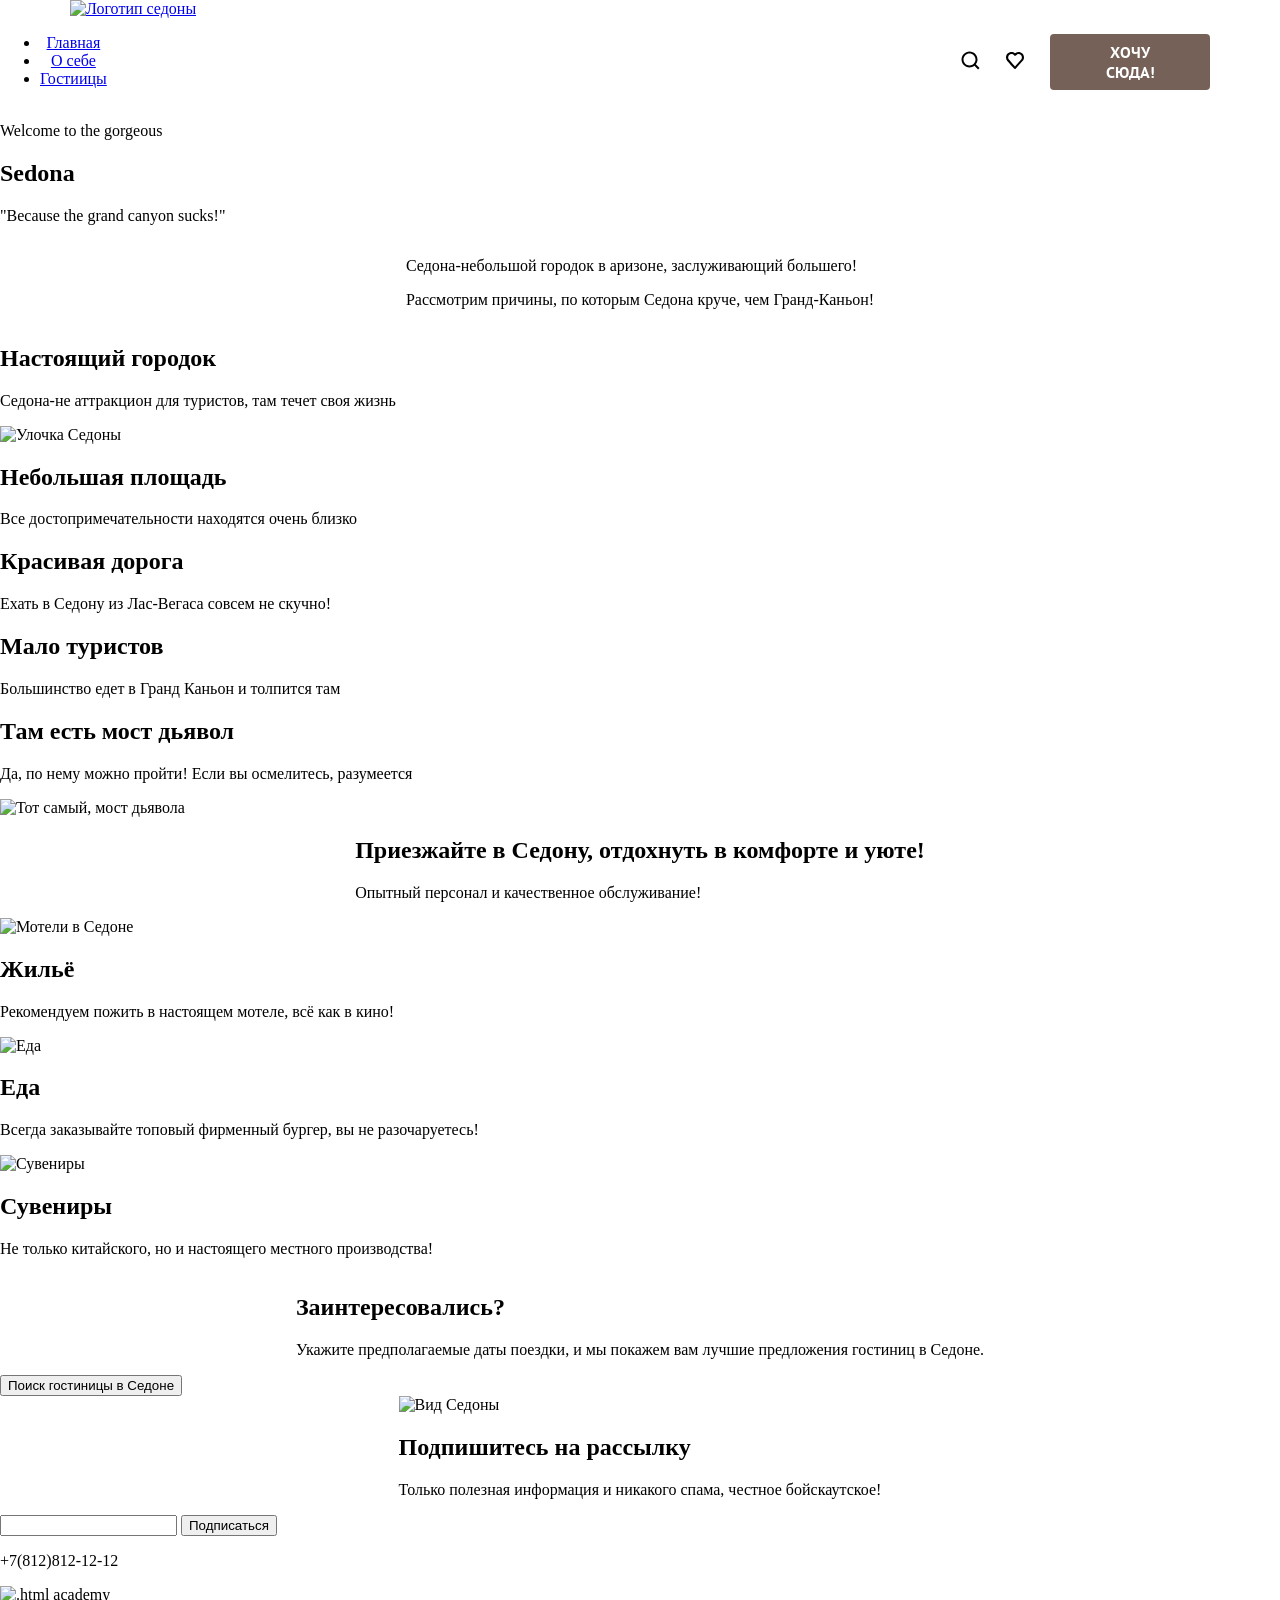
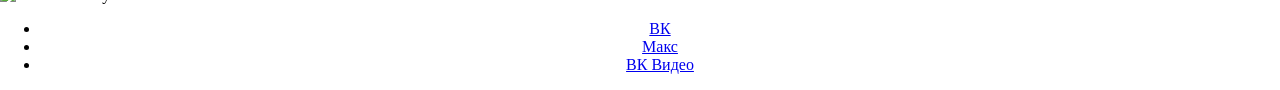
==== commit f9e09322: "Merge branch 'sprint2' of https://github.com/bybuck/bybuck- into sprint2" ====
--- a/index.html
+++ b/index.html
@@ -6,110 +6,121 @@
     <title>Седона</title>
   </head>
   <body>
-    <nav class="navigation">
-      <img class="header-logo" src="./img/logo.svg" alt="Логотип седоны">
-          <ul class="navigation-link">
-            <li><a href="index.html" class="navigation-link-more">Главная</a></li>
-            <li><a href="about.html" class="navigation-link-more">О Седоне</a></li>
-            <li><a href="catalog.html" class="navigation-link-more">Гостиницы</a></li>
+      <header class="page-header">
+        <a class = "header-logo-link" href="#">
+          <img class="header-logo" src="#" alt="Логотип седоны">
+        </a>
+      <nav class="navigation">
+          <ul class="navigation-main-list">
+            <li class="navigation-item">
+              <a class="navigation-link" href="index.html">Главная</a>
+            </li>
+            <li class="navigation-item">
+              <a class="navigation-link" href="about.html">О себе</a>
+            </li>
+            <li class="navigation-item">
+              <a class="navigation-link" href="catalog.html">Гостиицы</a>
+            </li>
           </ul>
           <ul class="navigation-items">
             <li><a href="#"><img src="./img/search.svg" alt="Поиск" class="navigation-items-more"></a></li>
             <li><a href="#"><img src="./img/heart.svg" alt="Избранное" class="navigation-items-more"></a></li>
             <li><button type="button" class="want-here">Хочу сюда!</button></li>
           </ul>
-    </nav>
-  <main class="main-inner">
-    <div class="main-top-img">
-      <img src="./img/welcome.svg" class="top-image" alt="welcome">
-    </div>
-    <section>
-      <div class="section-list">
-        <p class="slogan-main slogan-style">Седона — небольшой городок в Аризоне, заслуживающий большего!</p>
-        <p class="bottom-text-style bottom-text-main">Рассмотрим причины, по которым Седона круче, чем Гранд-Каньон!</p>
-      </div>
-    </section>
-  <div class="container">
-    <section class="lead-top">
-      <div class="card-dark-blue">
-          <h2 class="title-lead-xl">Настоящий городок</h2>
-          <p class="subtitle-lead-l">Седона-не аттракцион для туристов, там течет своя жизнь</p>
-      </div>
-        <img src="./img/photo-1.png" alt="Улочка Седоны" class="img-sedona">
-    </section>
-    <section class="lead-middle">
-      <div class="card-light">
-        <h2 class="title-middle-xl">Небольщая площадь</h2>
-        <p class="subtitle-middle-l">Все достопримечательности находятся очень близко</p>
-      </div>
-      <div class="card-blue">
-        <h2 class="title-middle-xl">Красивая дорога</h2>
-        <p class="subtitle-middle-l">Ехать в Седону из Лас-Вегаса совсем не скучно!</p>
-      </div>
-      <div class="card-light">
-        <h2 class="title-middle-xl">Мало туристов</h2>
-        <p class="subtitle-middle-l"> Большинство едет в Гранд Каньон и толпится там</p>
-      </div>
-    </section>
-    <section class="lead-bottom">
-      <div class="card-dark-blue">
-        <h2 class="title-lead-xl">Там есть мост дьявола</h2>
-        <p class="subtitle-lead-l">Да, по нему можно пройти! Если вы осмелитесь, разумеется</p>
-      </div>
-        <img src="./img/photo-2.png" alt="Тот самый, мост дьявола" class="img-sedona">
-    </section>
-  </div>
-    <section>
-      <div class="section-list">
-        <h2 class="slogan-section slogan-style">Приезжайте в Седону отдохнуть в комфорте и уюте!</h2>
-        <p class="bottom-text-style bottom-text-section">Опытный персонал и качественное обслуживание!</p>
-      </div>
-    </section>
-    <section class="lead-middle">
-      <div class="card-light">
-        <img src="./img/motel.svg" alt="Мотели в Седоне">
-        <h2 class="title-advantages-xl">Жильё</h2>
-        <p class="subtitle-middle-l">Рекомендуем пожить в настоящем мотеле, всё как в кино!</p>
-      </div>
-      <div class="card-white">
-        <img src="./img/food.svg" alt="Еда">
-        <h2 class="title-advantages-xl">Еда</h2>
-        <p class="subtitle-middle-l">Всегда заказывайте топовый фирменный бургер, вы не разочаруетесь!</p>
-      </div>
-      <div class="card-light">
-        <img src="./img/souvenirs.svg" alt="Сувениры">
-        <h2 class="title-advantages-xl">Сувениры</h2>
-        <p class="subtitle-middle-l">Не только китайского, но и настоящего местного производства!</p>
-      </div>
-    </section>
-    <section class="search-hotel">
-      <div class="search-hotel-footer">
-        <h2 class="slogan-search slogan-style">Заинтересовались?</h2>
-        <p class="bottom-text-style bottom-text-search">Укажите предполагаемые даты поездки, и мы покажем вам лучшие предложения гостиниц в Седоне.</p>
-        <button onclick="location.href='catalog.html'" class="button-search">Посик гостиницы в Седоне</button>
-      </div>
-    </section>
-  </main>
-  <footer>
-    <section class="footer-list">
-      <div class="footer-subscribe">
-        <h2 class="slogan-footer slogan-style">Подпишитесь на рассылку</h2>
-        <p class="bottom-text-style bottom-text-footer">Только полезная информация и никакого спама, честное бойскаутское!</p>
-      <div class="email-input">
-        <input type="email" placeholder="Ваш e-mail" class="email">
-        <button type="button" class="button-email">Подписаться</button>
-      </div>
-      </div>
-    </section>
-      <div class="footer-row">
-        <img src="./img/html-logo.svg" alt="html academy" class="logo-html">
-        <a href="tel:+7(812)812-12-12" class="number">+7(812)812-12-12</a>
-      <div class="social-group">
-        <a href="#"><img src="./img/vk.svg" alt="vk" class="social-media"></a>
-        <a href="#"><img src="./img/telegram.svg" alt="telegram" class="social-media"></a>
-        <a href="#"><img src="./img/youtube.svg" alt="youtube" class="social-media"></a>
-      </div>
-      </div>
-  </footer>
+      </nav>
+      </header>
+      <main class="main-inner">
+        <header class="inner-header">
+          <p>Welcome to the gorgeous</p>
+          <h2>Sedona</h2>
+          <p>"Because the grand canyon sucks!"</p>
+        </header>
+      <section class="section-list">
+        <div>
+          <p class="article-first">Седона-небольшой городок в аризоне, заслуживающий большего!</p>
+          <p class="article-second">Рассмотрим причины, по которым Седона круче, чем Гранд-Каньон!</p>
+        </div>
+      </section>
+      <section class="section-list-first">
+        <div>
+          <h2 class="article-first">Настоящий городок</h2>
+          <p class="article-second">Седона-не аттракцион для туристов, там течет своя жизнь</p>
+          <img src="#" alt="Улочка Седоны">
+        </div>
+      </section>
+      <section class="section-list-second">
+        <div>
+          <h2 class="article-first">Небольшая площадь</h2>
+          <p class="article-second">Все достопримечательности находятся очень близко</p>
+          <h2 class="article-first">Красивая дорога</h2>
+          <p class="article-second">Ехать в Седону из Лас-Вегаса совсем не скучно!</p>
+          <h2 class="article-first">Мало туристов</h2>
+          <p class="article-second"> Большинство едет в Гранд Каньон и толпится там</p>
+        </div>
+      </section>
+      <section class="section-list-second">
+        <div>
+          <h2 class="article-first">Там есть мост дьявол</h2>
+          <p class="article-second">Да, по нему можно пройти! Если вы осмелитесь, разумеется</p>
+          <img src="#" alt="Тот самый, мост дьявола">
+        </div>
+      </section>
+      <section class="section-list">
+        <div>
+          <h2 class="article-first">Приезжайте в Седону, отдохнуть в комфорте и уюте!</h2>
+          <p class="article-second">Опытный персонал и качественное обслуживание!</p>
+        </div>
+      </section>
+      <section class="section-list-second">
+        <div>
+          <img src="#" alt="Мотели в Седоне">
+          <h2 class="article-first">Жильё</h2>
+          <p class="article-second">Рекомендуем пожить в настоящем мотеле, всё как в кино!</p>
+          <img src="#" alt="Еда">
+          <h2 class="article-first">Еда</h2>
+          <p class="article-second">Всегда заказывайте топовый фирменный бургер, вы не разочаруетесь!</p>
+          <img src="#" alt="Сувениры">
+          <h2 class="article-first">Сувениры</h2>
+          <p class="article-second">Не только китайского, но и настоящего местного производства!</p>
+        </div>
+      </section>
+    </main>
+    <footer>
+      <section class="section-list">
+        <div>
+          <h2 class="article-first">Заинтересовались?</h2>
+          <p class="article-second">Укажите предполагаемые даты поездки, и мы покажем вам лучшие предложения гостиниц в Седоне.</p>
+        </div>
+      </section>
+      <button>Поиск гостиницы в Седоне</button>
+      <section class="section-list">
+        <div>
+          <img src="#" alt="Вид Седоны">
+          <h2 class="article-first">Подпишитесь на рассылку</h2>
+          <p class="article-second">Только полезная информация и никакого спама, честное бойскаутское!</p>
+        </div>
+      </section>
+      <form>
+        <input type="email"/>
+        <button type="submite">Подписаться</button>
+      </form>
+      <section class="section-footer">
+        <div>
+          <p>+7(812)812-12-12</p>
+          <img src="#" alt=".html academy">
+        </div>
+        <ul>
+          <li>
+            <a class="navigation-link" href="#">ВК</a>
+          </li>
+          <li>
+            <a class="navigation-link" href="#">Макс</a>
+          </li>
+          <li>
+            <a class="navigation-link" href="#">ВК Видео</a>
+          </li>
+        </ul>
+      </section>
+    </footer>
   </body>
 </html>
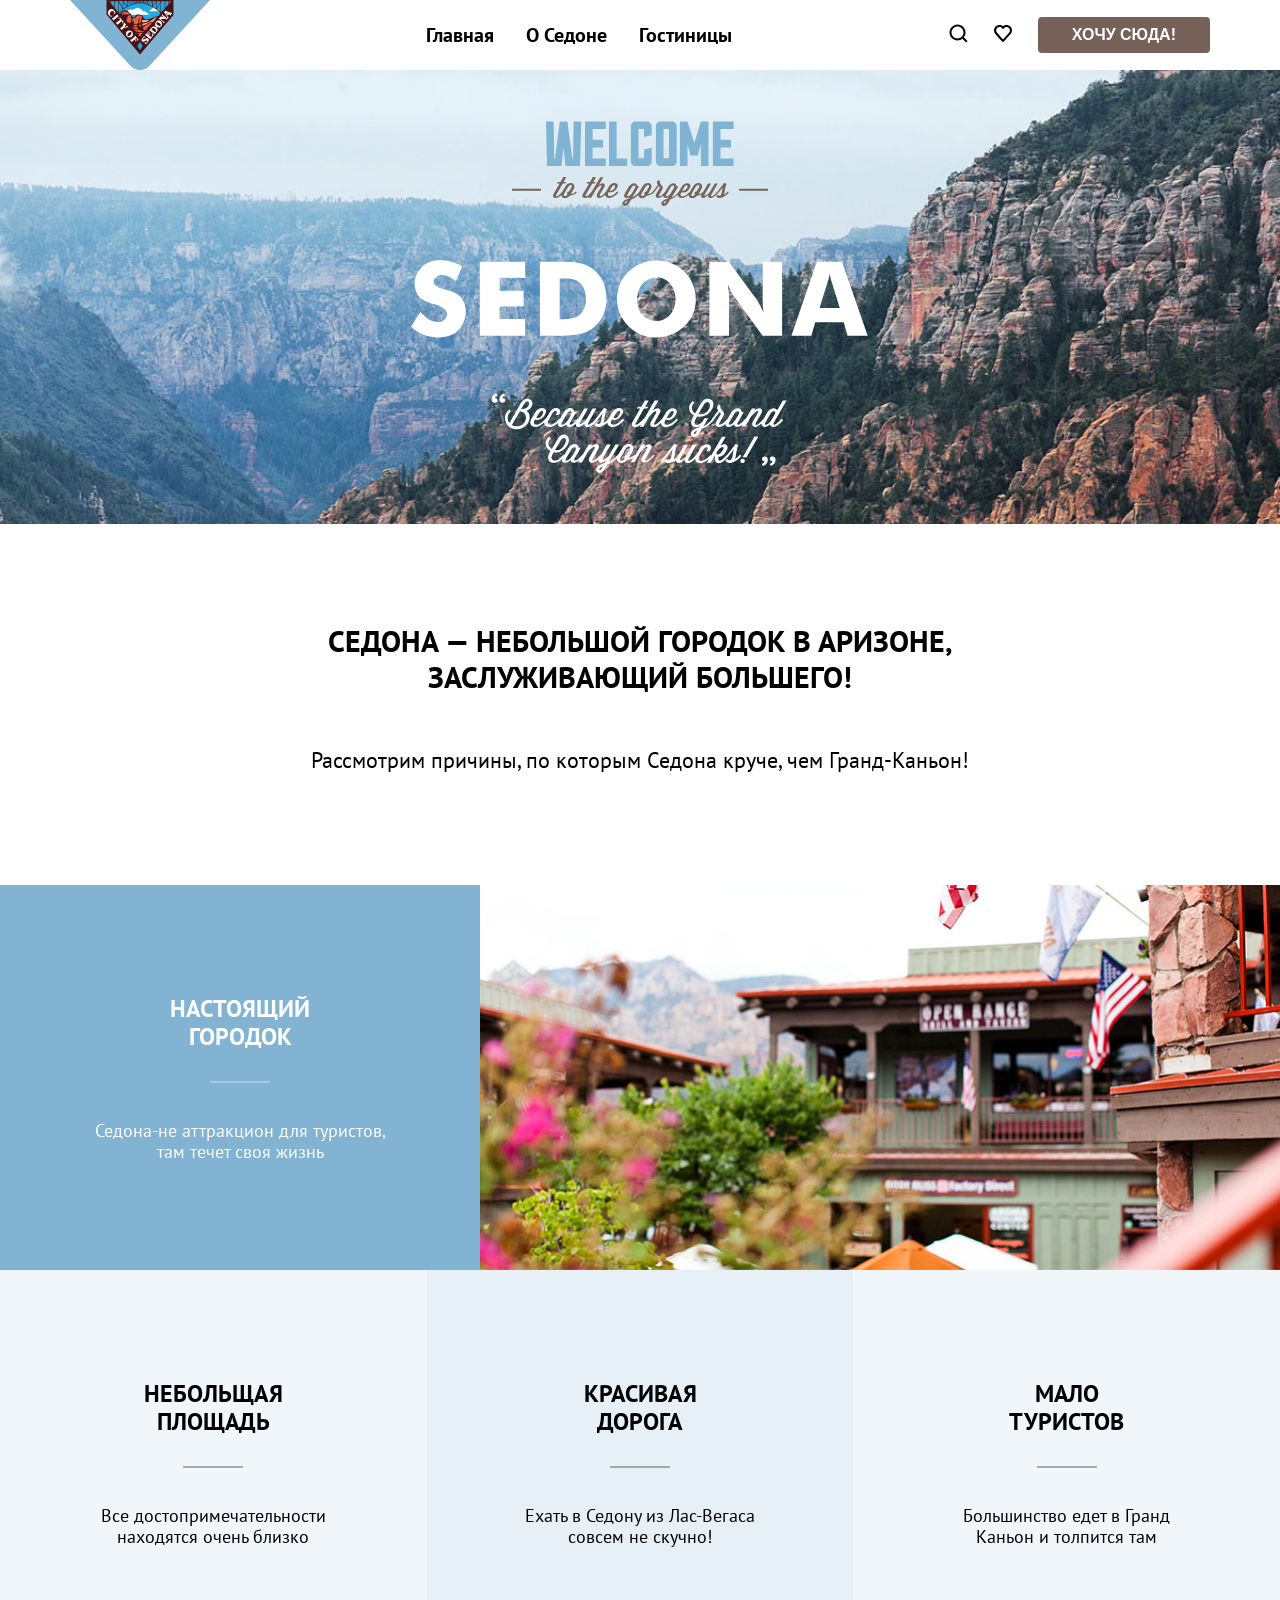
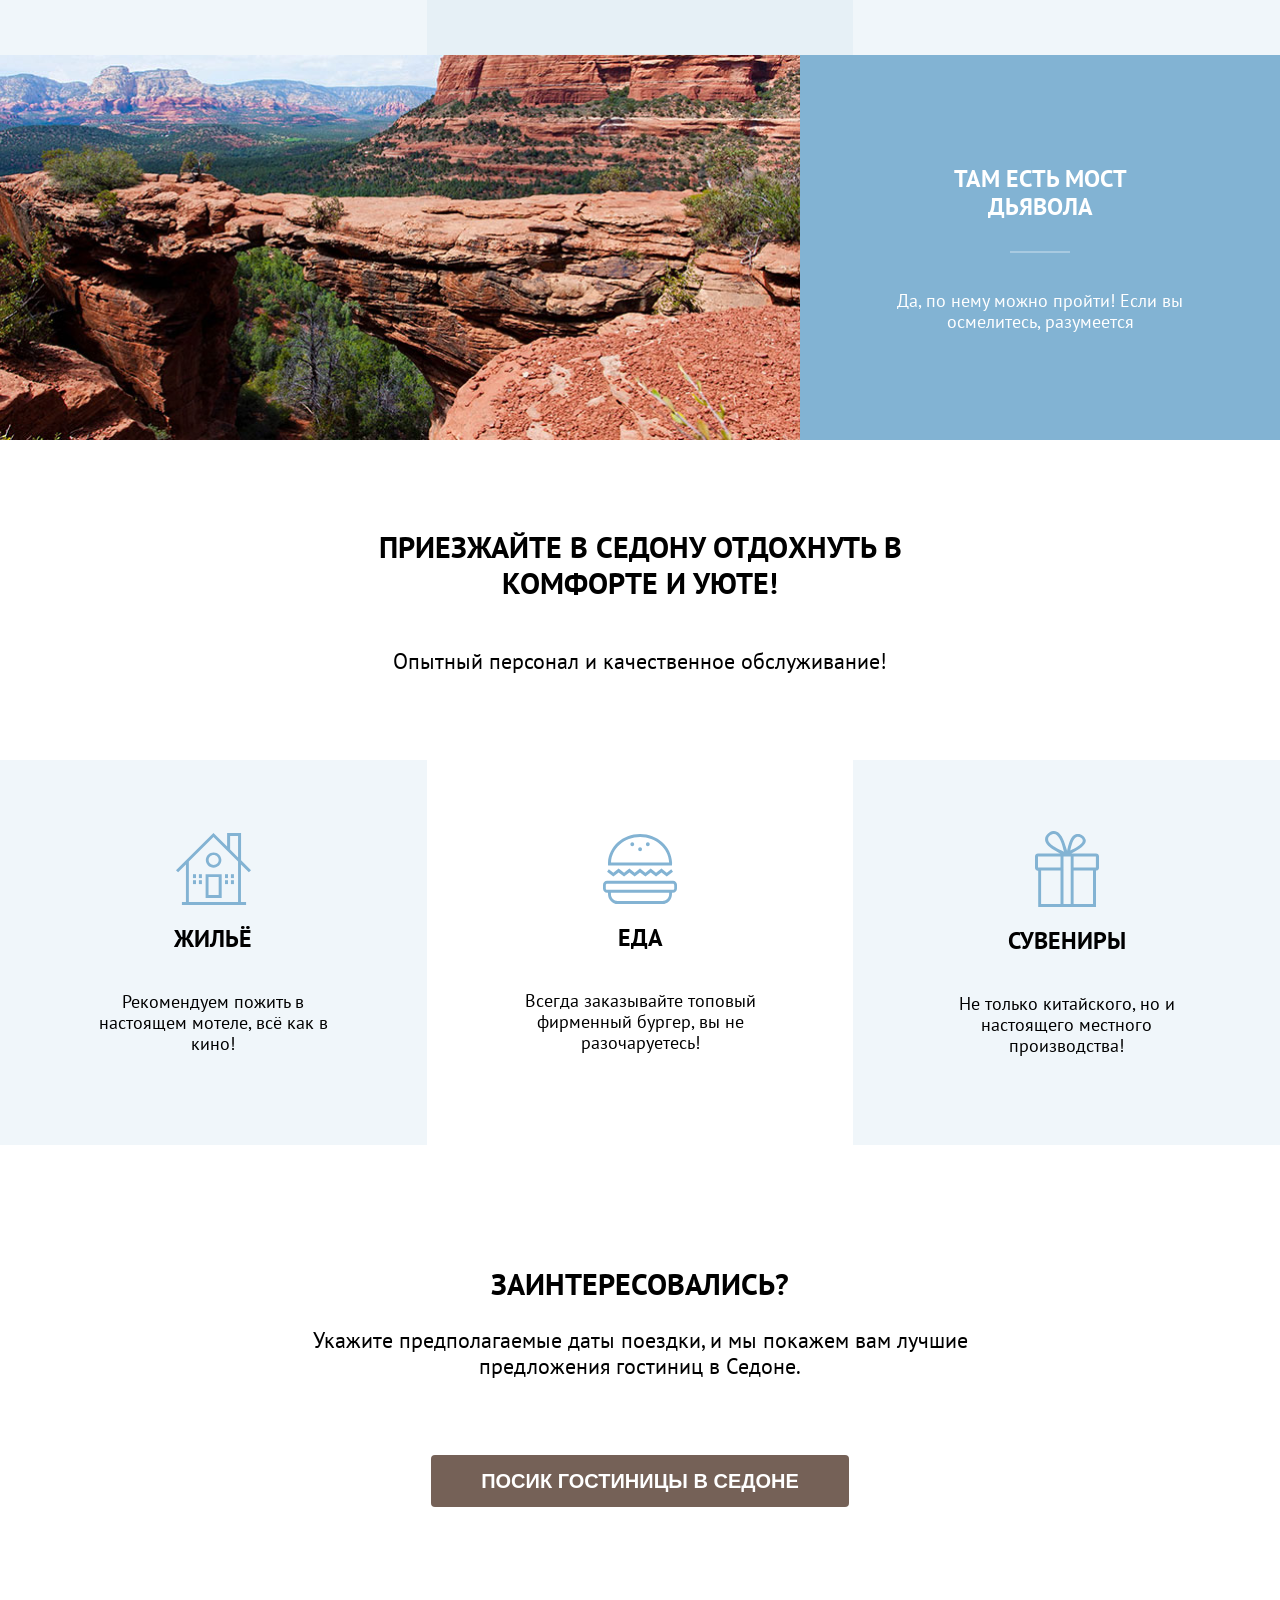
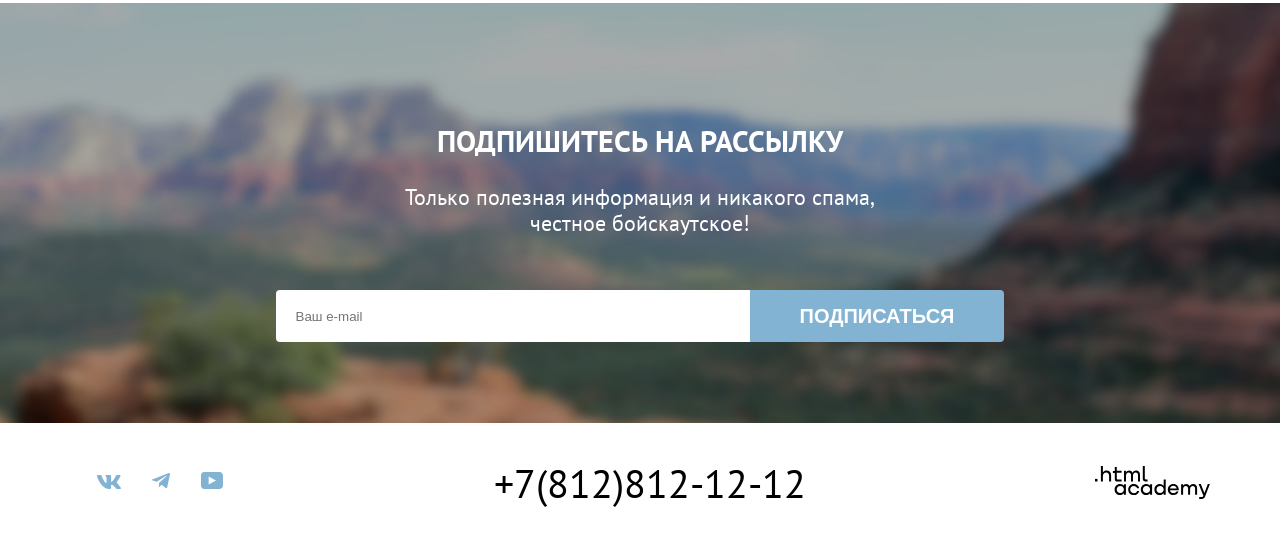
==== commit cac45209: "правки(17.04)" ====
--- a/index.html
+++ b/index.html
@@ -6,121 +6,110 @@
     <title>Седона</title>
   </head>
   <body>
-      <header class="page-header">
-        <a class = "header-logo-link" href="#">
-          <img class="header-logo" src="#" alt="Логотип седоны">
-        </a>
-      <nav class="navigation">
-          <ul class="navigation-main-list">
-            <li class="navigation-item">
-              <a class="navigation-link" href="index.html">Главная</a>
-            </li>
-            <li class="navigation-item">
-              <a class="navigation-link" href="about.html">О себе</a>
-            </li>
-            <li class="navigation-item">
-              <a class="navigation-link" href="catalog.html">Гостиицы</a>
-            </li>
+    <nav class="navigation">
+      <img class="header-logo" src="./img/logo.svg" alt="Логотип седоны">
+          <ul class="navigation-link">
+            <li><a href="index.html" class="navigation-link-more">Главная</a></li>
+            <li><a href="about.html" class="navigation-link-more">О Седоне</a></li>
+            <li><a href="catalog.html" class="navigation-link-more">Гостиницы</a></li>
           </ul>
           <ul class="navigation-items">
             <li><a href="#"><img src="./img/search.svg" alt="Поиск" class="navigation-items-more"></a></li>
             <li><a href="#"><img src="./img/heart.svg" alt="Избранное" class="navigation-items-more"></a></li>
             <li><button type="button" class="want-here">Хочу сюда!</button></li>
           </ul>
-      </nav>
-      </header>
-      <main class="main-inner">
-        <header class="inner-header">
-          <p>Welcome to the gorgeous</p>
-          <h2>Sedona</h2>
-          <p>"Because the grand canyon sucks!"</p>
-        </header>
-      <section class="section-list">
-        <div>
-          <p class="article-first">Седона-небольшой городок в аризоне, заслуживающий большего!</p>
-          <p class="article-second">Рассмотрим причины, по которым Седона круче, чем Гранд-Каньон!</p>
-        </div>
-      </section>
-      <section class="section-list-first">
-        <div>
-          <h2 class="article-first">Настоящий городок</h2>
-          <p class="article-second">Седона-не аттракцион для туристов, там течет своя жизнь</p>
-          <img src="#" alt="Улочка Седоны">
-        </div>
-      </section>
-      <section class="section-list-second">
-        <div>
-          <h2 class="article-first">Небольшая площадь</h2>
-          <p class="article-second">Все достопримечательности находятся очень близко</p>
-          <h2 class="article-first">Красивая дорога</h2>
-          <p class="article-second">Ехать в Седону из Лас-Вегаса совсем не скучно!</p>
-          <h2 class="article-first">Мало туристов</h2>
-          <p class="article-second"> Большинство едет в Гранд Каньон и толпится там</p>
-        </div>
-      </section>
-      <section class="section-list-second">
-        <div>
-          <h2 class="article-first">Там есть мост дьявол</h2>
-          <p class="article-second">Да, по нему можно пройти! Если вы осмелитесь, разумеется</p>
-          <img src="#" alt="Тот самый, мост дьявола">
-        </div>
-      </section>
-      <section class="section-list">
-        <div>
-          <h2 class="article-first">Приезжайте в Седону, отдохнуть в комфорте и уюте!</h2>
-          <p class="article-second">Опытный персонал и качественное обслуживание!</p>
-        </div>
-      </section>
-      <section class="section-list-second">
-        <div>
-          <img src="#" alt="Мотели в Седоне">
-          <h2 class="article-first">Жильё</h2>
-          <p class="article-second">Рекомендуем пожить в настоящем мотеле, всё как в кино!</p>
-          <img src="#" alt="Еда">
-          <h2 class="article-first">Еда</h2>
-          <p class="article-second">Всегда заказывайте топовый фирменный бургер, вы не разочаруетесь!</p>
-          <img src="#" alt="Сувениры">
-          <h2 class="article-first">Сувениры</h2>
-          <p class="article-second">Не только китайского, но и настоящего местного производства!</p>
-        </div>
-      </section>
-    </main>
-    <footer>
-      <section class="section-list">
-        <div>
-          <h2 class="article-first">Заинтересовались?</h2>
-          <p class="article-second">Укажите предполагаемые даты поездки, и мы покажем вам лучшие предложения гостиниц в Седоне.</p>
-        </div>
-      </section>
-      <button>Поиск гостиницы в Седоне</button>
-      <section class="section-list">
-        <div>
-          <img src="#" alt="Вид Седоны">
-          <h2 class="article-first">Подпишитесь на рассылку</h2>
-          <p class="article-second">Только полезная информация и никакого спама, честное бойскаутское!</p>
-        </div>
-      </section>
-      <form>
-        <input type="email"/>
-        <button type="submite">Подписаться</button>
-      </form>
-      <section class="section-footer">
-        <div>
-          <p>+7(812)812-12-12</p>
-          <img src="#" alt=".html academy">
-        </div>
-        <ul>
-          <li>
-            <a class="navigation-link" href="#">ВК</a>
-          </li>
-          <li>
-            <a class="navigation-link" href="#">Макс</a>
-          </li>
-          <li>
-            <a class="navigation-link" href="#">ВК Видео</a>
-          </li>
-        </ul>
-      </section>
-    </footer>
+    </nav>
+  <main class="main-inner">
+    <div class="main-top-img">
+      <img src="./img/welcome.svg" class="top-image" alt="welcome">
+    </div>
+    <section>
+      <div class="section-list">
+        <p class="slogan-main slogan-style">Седона — небольшой городок в Аризоне, заслуживающий большего!</p>
+        <p class="bottom-text-style bottom-text-main">Рассмотрим причины, по которым Седона круче, чем Гранд-Каньон!</p>
+      </div>
+    </section>
+  <div class="container">
+    <section class="lead-top">
+      <div class="card-dark-blue">
+          <h2 class="title-lead-xl">Настоящий городок</h2>
+          <p class="subtitle-lead-l">Седона-не аттракцион для туристов, там течет своя жизнь</p>
+      </div>
+        <img src="./img/photo-1.png" alt="Улочка Седоны" class="img-sedona">
+    </section>
+    <section class="lead-middle">
+      <div class="card-light">
+        <h2 class="title-middle-xl">Небольщая площадь</h2>
+        <p class="subtitle-middle-l">Все достопримечательности находятся очень близко</p>
+      </div>
+      <div class="card-blue">
+        <h2 class="title-middle-xl">Красивая дорога</h2>
+        <p class="subtitle-middle-l">Ехать в Седону из Лас-Вегаса совсем не скучно!</p>
+      </div>
+      <div class="card-light">
+        <h2 class="title-middle-xl">Мало туристов</h2>
+        <p class="subtitle-middle-l"> Большинство едет в Гранд Каньон и толпится там</p>
+      </div>
+    </section>
+    <section class="lead-bottom">
+      <div class="card-dark-blue">
+        <h2 class="title-lead-xl">Там есть мост дьявола</h2>
+        <p class="subtitle-lead-l">Да, по нему можно пройти! Если вы осмелитесь, разумеется</p>
+      </div>
+        <img src="./img/photo-2.png" alt="Тот самый, мост дьявола" class="img-sedona">
+    </section>
+  </div>
+    <section>
+      <div class="section-list">
+        <h2 class="slogan-section slogan-style">Приезжайте в Седону отдохнуть в комфорте и уюте!</h2>
+        <p class="bottom-text-style bottom-text-section">Опытный персонал и качественное обслуживание!</p>
+      </div>
+    </section>
+    <section class="lead-middle">
+      <div class="card-light">
+        <img src="./img/motel.svg" alt="Мотели в Седоне">
+        <h2 class="title-advantages-xl">Жильё</h2>
+        <p class="subtitle-middle-l">Рекомендуем пожить в настоящем мотеле, всё как в кино!</p>
+      </div>
+      <div class="card-white">
+        <img src="./img/food.svg" alt="Еда">
+        <h2 class="title-advantages-xl">Еда</h2>
+        <p class="subtitle-middle-l">Всегда заказывайте топовый фирменный бургер, вы не разочаруетесь!</p>
+      </div>
+      <div class="card-light">
+        <img src="./img/souvenirs.svg" alt="Сувениры">
+        <h2 class="title-advantages-xl">Сувениры</h2>
+        <p class="subtitle-middle-l">Не только китайского, но и настоящего местного производства!</p>
+      </div>
+    </section>
+    <section class="search-hotel">
+      <div class="search-hotel-footer">
+        <h2 class="slogan-search slogan-style">Заинтересовались?</h2>
+        <p class="bottom-text-style bottom-text-search">Укажите предполагаемые даты поездки, и мы покажем вам лучшие предложения гостиниц в Седоне.</p>
+        <button onclick="location.href='catalog.html'" class="button-search">Посик гостиницы в Седоне</button>
+      </div>
+    </section>
+  </main>
+  <footer>
+    <section class="footer-list">
+      <div class="footer-subscribe">
+        <h2 class="slogan-footer slogan-style">Подпишитесь на рассылку</h2>
+        <p class="bottom-text-style bottom-text-footer">Только полезная информация и никакого спама, честное бойскаутское!</p>
+      <div class="email-input">
+        <input type="email" placeholder="Ваш e-mail" class="email">
+        <button type="button" class="button-email">Подписаться</button>
+      </div>
+      </div>
+    </section>
+      <div class="footer-row">
+        <img src="./img/html-logo.svg" alt="html academy" class="logo-html">
+        <a href="tel:+7(812)812-12-12" class="number">+7(812)812-12-12</a>
+      <div class="social-group">
+        <a href="#"><img src="./img/vk.svg" alt="vk" class="social-media"></a>
+        <a href="#"><img src="./img/telegram.svg" alt="telegram" class="social-media"></a>
+        <a href="#"><img src="./img/youtube.svg" alt="youtube" class="social-media"></a>
+      </div>
+      </div>
+  </footer>
   </body>
 </html>
--- a/index.css
+++ b/index.css
@@ -14,6 +14,7 @@
     margin: 0;
     padding: 0;
     width: auto;
+    font-family: 'PT sans', sans-serif, system-ui;
 }
 
 .navigation {
@@ -22,7 +23,7 @@
     justify-content: space-between;
 }
 
-.header-logo {
+.header-logo {                   /*на макете логотип наезжает на фон, что за свойство надо вписать?*/
     margin-left: 70px;
 }
 
@@ -35,13 +36,12 @@
 }
 
 .navigation-link-more {
+    font-weight: 700;
     color: #000000;
     text-decoration: none;
     padding: 20px 16px;
     font-size: 20px;
     line-height: 24px;
-    font-family: 'PT sans', sans-serif, system-ui;
-    font-weight: 700;
     letter-spacing: 0%;
     border-bottom: 2px solid transparent;
 }
@@ -67,12 +67,10 @@
     border: none;
     background-color: #756157 ;
     color: #ffffff;
-    width: 160px;
     min-height: 36px;
     padding: 8px 34px;
     border-radius: 4px;
     list-style: none;
-    font-family: 'PT sans', sans-serif, system-ui;
     font-size: 16px;
     font-weight: 700;
     line-height: 20px;
@@ -92,7 +90,7 @@
     display: flex;
     justify-content: center;
     align-items: stretch;
-    background-image: url('./img/index-background.jpg');
+    background-image: url('./img/index-background.jpg');       /*немного не поняла, как вставить рамку снизу которая как треугольники*/
     background-size: 100%;
     background-repeat: no-repeat;
     padding-top: 51px;
@@ -117,7 +115,6 @@
     align-items: center;
     text-align: center;
     text-transform: uppercase;
-    font-family: 'PT sans', sans-serif, system-ui;
     font-weight: 700;
     font-size: 30px;
     line-height: 36px;
@@ -151,7 +148,6 @@
 }
 
 .bottom-text-style {
-    font-family: 'PT sans', sans-serif, system-ui;
     font-weight: 400;
     font-size: 22px;
     line-height: 26px;
@@ -210,8 +206,7 @@
     height: 385px;
 }
 
-.title-middle-xl {
-    font-family: 'PT sans', sans-serif, system-ui;
+.title-middle-xl {               /*я чёто здесь напортачила, теперь если я уменьшаю размер страницы, то спарва у меня появляется пустота, сама не поняла чё сделала*/
     width: 175px;
     font-weight: 700;
     font-size: 24px;
@@ -222,7 +217,6 @@
 }
 
 .title-advantages-xl {
-    font-family: 'PT sans', sans-serif, system-ui;
     width: 175px;
     font-weight: 700;
     font-size: 24px;
@@ -242,7 +236,6 @@
 }
 
 .title-lead-xl {
-    font-family: 'PT sans', sans-serif, system-ui;
     width: 197px;
     font-weight: 700;
     font-size: 24px;
@@ -261,7 +254,6 @@
 }
 
 .subtitle-middle-l {
-    font-family: 'PT sans', sans-serif, system-ui;
     padding-left: 85px;
     padding-right: 85px;
     font-weight: 400;
@@ -273,7 +265,6 @@
 }
 
 .subtitle-lead-l {
-    font-family: 'PT sans', sans-serif, system-ui;
     padding-left: 85px;
     padding-right: 85px;
     font-weight: 400;
@@ -354,7 +345,6 @@
     border-radius: 4px;
     list-style: none;
     text-decoration: none;
-    font-family: 'PT sans', sans-serif, system-ui;
     font-weight: 700;
     font-size: 20px;
     line-height: 36px;
@@ -383,7 +373,6 @@
 }
 
 .bottom-text-footer {
-    font-family: 'PT sans', sans-serif, system-ui;
     font-weight: 400;
     font-size: 22px;
     line-height: 26px;
@@ -409,7 +398,6 @@
     color: #ffffff;
     padding: 8px 50px;
     font-size: 20px;
-    font-family: 'PT-sans-700', sans-serif;
     font-weight: 700;
     line-height: 36px;
     border-radius: 0 4px 4px 0;
@@ -445,7 +433,7 @@
     margin-bottom: 30px;
 }
 
-.logo-html:hover {
+.logo-html:hover {                    /*предполагаю, что оно не работает*/
     color: #756157;
 }
 
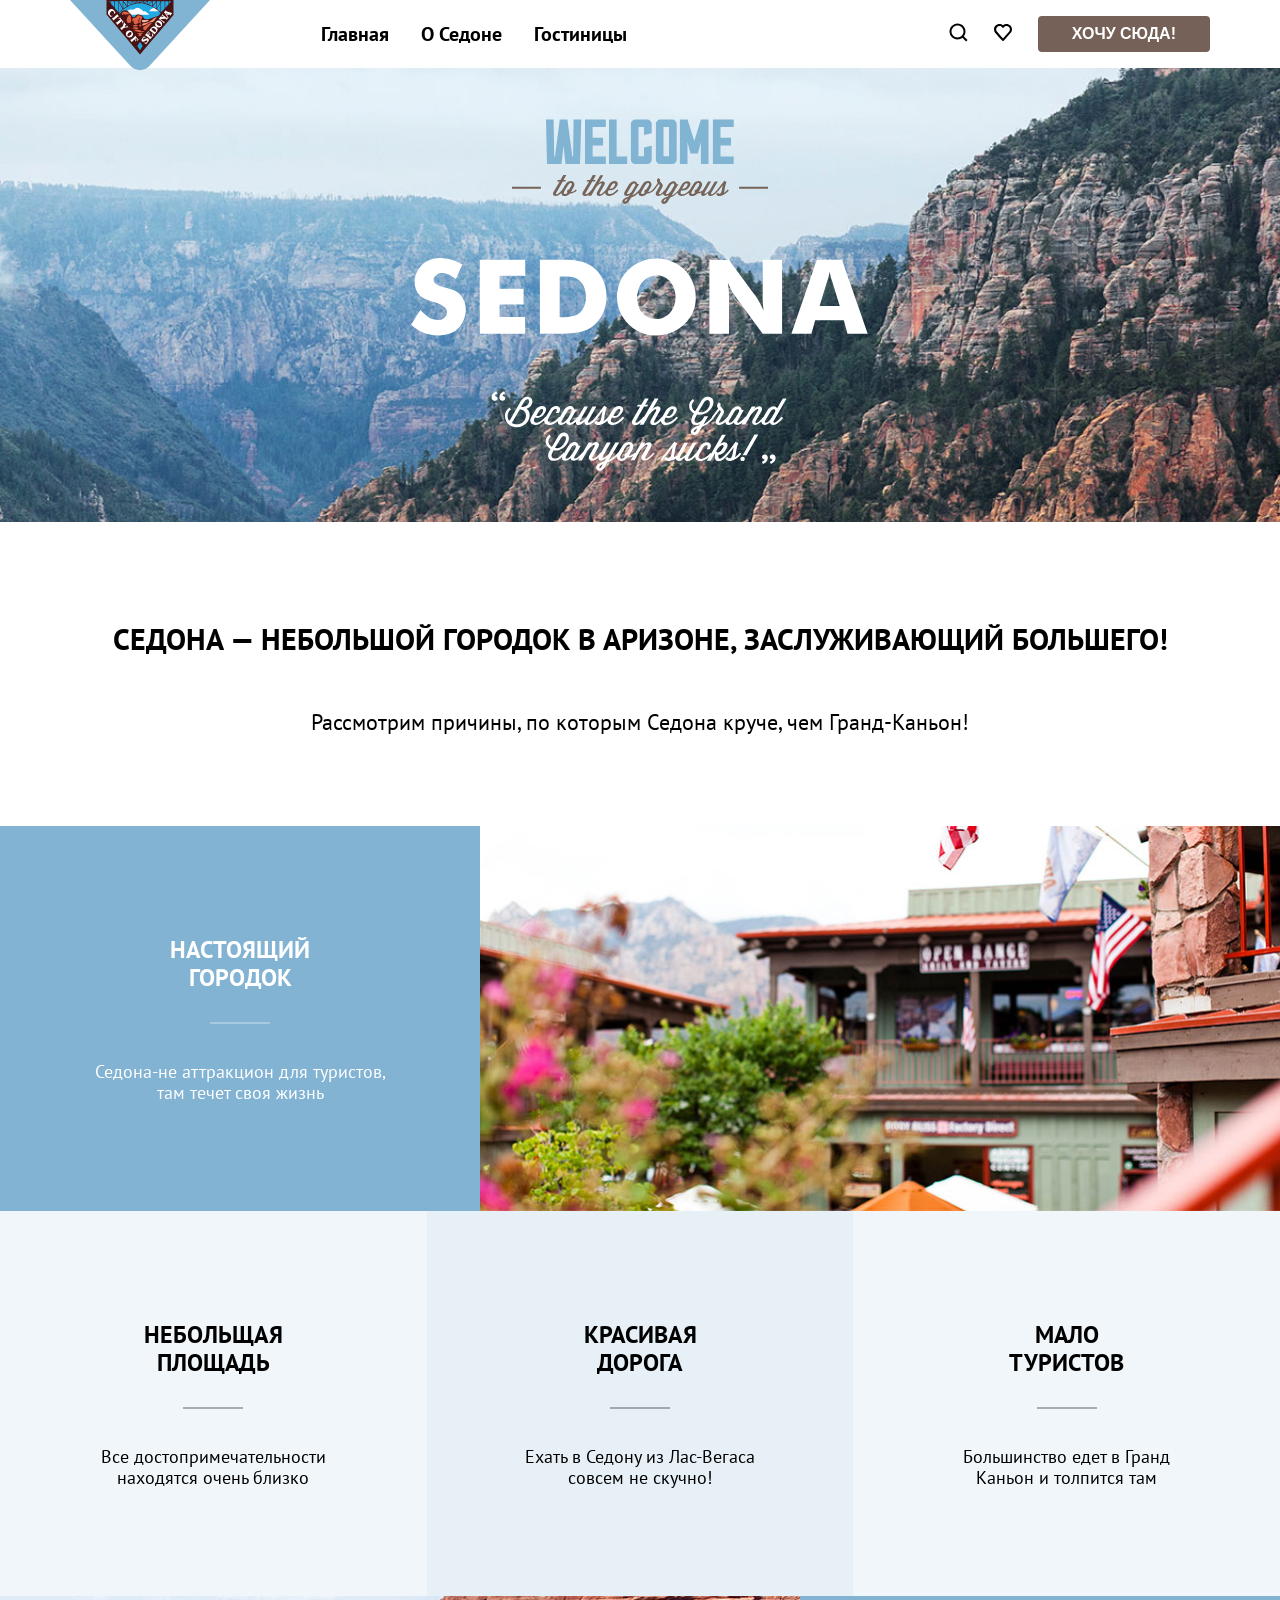
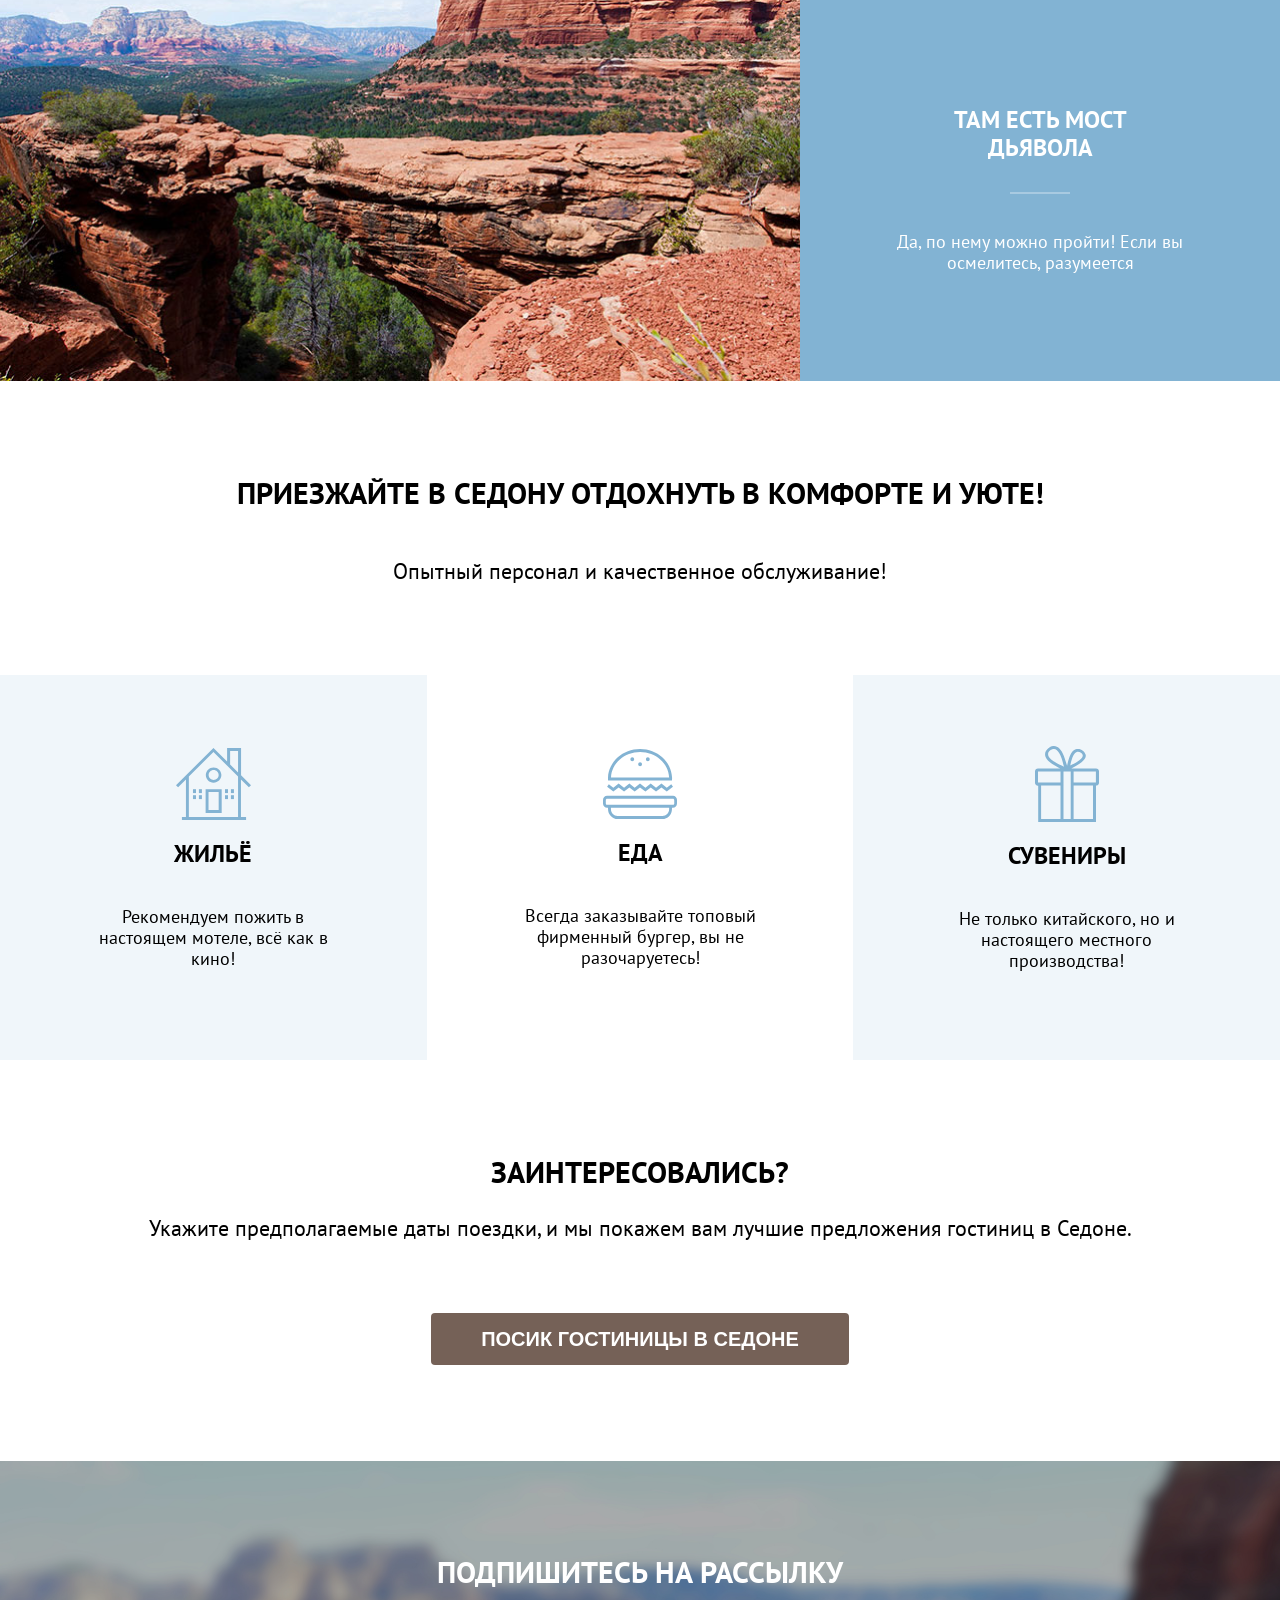
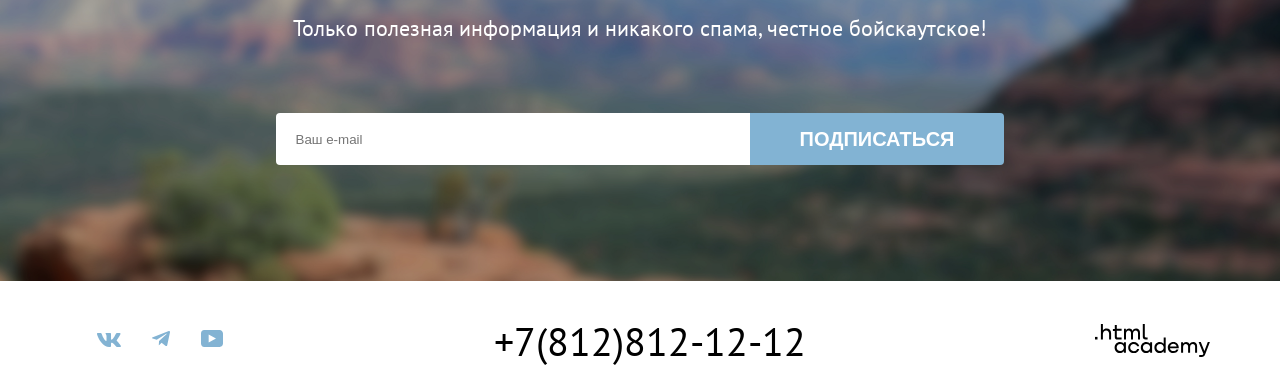
==== commit cdaafbfa: "правки (18.04)" ====
--- a/index.html
+++ b/index.html
@@ -7,7 +7,11 @@
   </head>
   <body>
     <nav class="navigation">
-      <img class="header-logo" src="./img/logo.svg" alt="Логотип седоны">
+      <div class="header-logo-container">
+      <a class="header-logo-link">
+        <img class="header-logo" src="./img/logo.svg" alt="Логотип седоны" width="140" height="70">
+      </a>
+      </div>
           <ul class="navigation-link">
             <li><a href="index.html" class="navigation-link-more">Главная</a></li>
             <li><a href="about.html" class="navigation-link-more">О Седоне</a></li>
@@ -25,76 +29,76 @@
     </div>
     <section>
       <div class="section-list">
-        <p class="slogan-main slogan-style">Седона — небольшой городок в Аризоне, заслуживающий большего!</p>
-        <p class="bottom-text-style bottom-text-main">Рассмотрим причины, по которым Седона круче, чем Гранд-Каньон!</p>
+        <p class="slogan-position slogan-style">Седона — небольшой городок в Аризоне, заслуживающий большего!</p>
+        <p class="bottom-text-style bottom-text-position bottom-text-padding-max">Рассмотрим причины, по которым Седона круче, чем Гранд-Каньон!</p>
       </div>
     </section>
   <div class="container">
     <section class="lead-top">
-      <div class="card-dark-blue">
-          <h2 class="title-lead-xl">Настоящий городок</h2>
-          <p class="subtitle-lead-l">Седона-не аттракцион для туристов, там течет своя жизнь</p>
+      <div class="card-position card-color-xl">
+          <h2 class="title-position-xl title-color-xl">Настоящий городок</h2>
+          <p class="subtitle-position subtitle-color">Седона-не аттракцион для туристов, там течет своя жизнь</p>
       </div>
         <img src="./img/photo-1.png" alt="Улочка Седоны" class="img-sedona">
     </section>
     <section class="lead-middle">
-      <div class="card-light">
-        <h2 class="title-middle-xl">Небольщая площадь</h2>
-        <p class="subtitle-middle-l">Все достопримечательности находятся очень близко</p>
+      <div class="card-position card-color-sides">
+        <h2 class="title-position-xl">Небольщая площадь</h2>
+        <p class="subtitle-position">Все достопримечательности находятся очень близко</p>
       </div>
-      <div class="card-blue">
-        <h2 class="title-middle-xl">Красивая дорога</h2>
-        <p class="subtitle-middle-l">Ехать в Седону из Лас-Вегаса совсем не скучно!</p>
+      <div class="card-position card-color-middle">
+        <h2 class="title-position-xl">Красивая дорога</h2>
+        <p class="subtitle-position">Ехать в Седону из Лас-Вегаса совсем не скучно!</p>
       </div>
-      <div class="card-light">
-        <h2 class="title-middle-xl">Мало туристов</h2>
-        <p class="subtitle-middle-l"> Большинство едет в Гранд Каньон и толпится там</p>
+      <div class="card-position card-color-sides">
+        <h2 class="title-position-xl">Мало туристов</h2>
+        <p class="subtitle-position"> Большинство едет в Гранд Каньон и толпится там</p>
       </div>
     </section>
     <section class="lead-bottom">
-      <div class="card-dark-blue">
-        <h2 class="title-lead-xl">Там есть мост дьявола</h2>
-        <p class="subtitle-lead-l">Да, по нему можно пройти! Если вы осмелитесь, разумеется</p>
+      <div class="card-position card-color-xl">
+        <h2 class="title-position-xl title-color-xl">Там есть мост дьявола</h2>
+        <p class="subtitle-position subtitle-color">Да, по нему можно пройти! Если вы осмелитесь, разумеется</p>
       </div>
         <img src="./img/photo-2.png" alt="Тот самый, мост дьявола" class="img-sedona">
     </section>
   </div>
     <section>
       <div class="section-list">
-        <h2 class="slogan-section slogan-style">Приезжайте в Седону отдохнуть в комфорте и уюте!</h2>
-        <p class="bottom-text-style bottom-text-section">Опытный персонал и качественное обслуживание!</p>
+        <h2 class="slogan-position slogan-style">Приезжайте в Седону отдохнуть в комфорте и уюте!</h2>
+        <p class="bottom-text-style bottom-text-position bottom-text-padding-max">Опытный персонал и качественное обслуживание!</p>
       </div>
     </section>
     <section class="lead-middle">
-      <div class="card-light">
+      <div class="card-position card-color-sides">
         <img src="./img/motel.svg" alt="Мотели в Седоне">
-        <h2 class="title-advantages-xl">Жильё</h2>
-        <p class="subtitle-middle-l">Рекомендуем пожить в настоящем мотеле, всё как в кино!</p>
+        <h2 class="title-position-none-after">Жильё</h2>
+        <p class="subtitle-position">Рекомендуем пожить в настоящем мотеле, всё как в кино!</p>
       </div>
-      <div class="card-white">
+      <div class="card-position">
         <img src="./img/food.svg" alt="Еда">
-        <h2 class="title-advantages-xl">Еда</h2>
-        <p class="subtitle-middle-l">Всегда заказывайте топовый фирменный бургер, вы не разочаруетесь!</p>
+        <h2 class="title-position-none-after">Еда</h2>
+        <p class="subtitle-position">Всегда заказывайте топовый фирменный бургер, вы не разочаруетесь!</p>
       </div>
-      <div class="card-light">
+      <div class="card-position card-color-sides">
         <img src="./img/souvenirs.svg" alt="Сувениры">
-        <h2 class="title-advantages-xl">Сувениры</h2>
-        <p class="subtitle-middle-l">Не только китайского, но и настоящего местного производства!</p>
+        <h2 class="title-position-none-after">Сувениры</h2>
+        <p class="subtitle-position">Не только китайского, но и настоящего местного производства!</p>
       </div>
     </section>
     <section class="search-hotel">
       <div class="search-hotel-footer">
-        <h2 class="slogan-search slogan-style">Заинтересовались?</h2>
-        <p class="bottom-text-style bottom-text-search">Укажите предполагаемые даты поездки, и мы покажем вам лучшие предложения гостиниц в Седоне.</p>
-        <button onclick="location.href='catalog.html'" class="button-search">Посик гостиницы в Седоне</button>
+        <h2 class="slogan-position slogan-style">Заинтересовались?</h2>
+        <p class="bottom-text-style bottom-text-position bottom-text-padding-min">Укажите предполагаемые даты поездки, и мы покажем вам лучшие предложения гостиниц в Седоне.</p>
+        <button href="#" class="button-search">Посик гостиницы в Седоне</button>
       </div>
     </section>
   </main>
   <footer>
     <section class="footer-list">
       <div class="footer-subscribe">
-        <h2 class="slogan-footer slogan-style">Подпишитесь на рассылку</h2>
-        <p class="bottom-text-style bottom-text-footer">Только полезная информация и никакого спама, честное бойскаутское!</p>
+        <h2 class="slogan-position slogan-style slogan-color">Подпишитесь на рассылку</h2>
+        <p class="bottom-text-style bottom-text-position bottom-text-padding-min bottom-text-color">Только полезная информация и никакого спама, честное бойскаутское!</p>
       <div class="email-input">
         <input type="email" placeholder="Ваш e-mail" class="email">
         <button type="button" class="button-email">Подписаться</button>
@@ -111,5 +115,26 @@
       </div>
       </div>
   </footer>
+      <div class="modal-container modal-container-close">
+        <div class="modal modal-auth">
+          <button class="modal-close-button"></button>
+          <div class="modal-content">
+            <h2 class="modal-title">Поиск гостиницы в Седоне</h2>
+          </div>
+          <div class="date-plan">
+            <p class="text-modal">Дата Заезда <input type="date" class="date-input"></p>
+            <p class="text-modal">Дата Выезда <input type="date" class="date-input"></p>
+          </div>
+          <div class="person">
+            <p class="text-person">Взрослые:</p>
+            <input type="number" class="number-person">
+            <p class="text-person">Дети:</p>
+            <input type="number" class="number-person">
+          </div>
+          <div class="button-find">
+            <button class="find">Найти</button>
+          </div>
+        </div>
+      </div>
   </body>
 </html>
--- a/index.css
+++ b/index.css
@@ -14,7 +14,7 @@
     margin: 0;
     padding: 0;
     width: auto;
-    font-family: 'PT sans', sans-serif, system-ui;
+    font-family: 'PT sans', system-ui, sans-serif;
 }
 
 .navigation {
@@ -23,8 +23,18 @@
     justify-content: space-between;
 }
 
-.header-logo {                   /*на макете логотип наезжает на фон, что за свойство надо вписать?*/
+.header-logo {
     margin-left: 70px;
+}
+
+.header-logo-container {
+  position: relative;
+}
+
+.header-logo-link {
+  position: absolute;
+  top: 0;
+  left: 0;
 }
 
 .navigation-link {
@@ -67,7 +77,6 @@
     border: none;
     background-color: #756157 ;
     color: #ffffff;
-    min-height: 36px;
     padding: 8px 34px;
     border-radius: 4px;
     list-style: none;
@@ -90,7 +99,7 @@
     display: flex;
     justify-content: center;
     align-items: stretch;
-    background-image: url('./img/index-background.jpg');       /*немного не поняла, как вставить рамку снизу которая как треугольники*/
+    background-image: url('./img/index-background.jpg');
     background-size: 100%;
     background-repeat: no-repeat;
     padding-top: 51px;
@@ -121,30 +130,15 @@
     color: #000000;
 }
 
-.slogan-main {
+.slogan-position {
+    display: flex;
+    justify-content: center;
+    align-items: center;
     padding-top: 69px;
-    padding-left: 290px;
-    padding-right: 290px;
-    text-transform: uppercase;
-}
-
-.slogan-section {
-    padding-left: 348px;
-    padding-right: 348px;
-    padding-top: 64px;
-}
-
-.slogan-search {
-    padding-top: 96px;
-    padding-left: 452px;
-    padding-right: 452px;
-}
-
-.slogan-footer {
-   padding-left: 398px;
-   padding-right: 398px;
-   padding-top: 96px;
-   color: #ffffff;
+}
+
+.slogan-color {
+    color: #ffffff;
 }
 
 .bottom-text-style {
@@ -154,26 +148,23 @@
     letter-spacing: 0%;
 }
 
-.bottom-text-main {
-    padding-left: 275px;
-    padding-right: 275px;
-    padding-bottom: 90px;
-}
-
-.bottom-text-section {
-    padding-left: 355px;
-    padding-right: 355px;
-    padding-bottom: 64px;
-}
-
-.bottom-text-search {
-    padding-left: 304px;
-    padding-right: 304px;
-}
-
-.bottom-text-footer {
-    padding-left: 343px;
-    padding-right: 343px;
+.bottom-text-position {
+   display: flex;
+   justify-content: center;
+   align-items: center;
+   width: auto;
+}
+
+.bottom-text-padding-max {
+    padding-bottom: 69px;
+}
+
+.bottom-text-padding-min {
+    padding-bottom: 50px;
+}
+
+.bottom-text-color {
+    color: #ffffff;
 }
 
 .container {
@@ -206,27 +197,29 @@
     height: 385px;
 }
 
-.title-middle-xl {               /*я чёто здесь напортачила, теперь если я уменьшаю размер страницы, то спарва у меня появляется пустота, сама не поняла чё сделала*/
+.title-position-xl {
     width: 175px;
     font-weight: 700;
     font-size: 24px;
     line-height: 28px;
     text-align: center;
-    color: #000000;
-    text-transform: uppercase;
-}
-
-.title-advantages-xl {
+    text-transform: uppercase;
+}
+
+.title-position-none-after {
     width: 175px;
     font-weight: 700;
     font-size: 24px;
     line-height: 28px;
     text-align: center;
-    color: #000000;
-    text-transform: uppercase;
-}
-
-.title-middle-xl::after {
+    text-transform: uppercase;
+}
+
+.title-color-xl {
+    color: #ffffff;
+}
+
+.title-position-xl::after {
     content: "";
     display: block;
     width: auto;
@@ -235,25 +228,16 @@
     margin: 30px auto 0;
 }
 
-.title-lead-xl {
-    width: 197px;
-    font-weight: 700;
-    font-size: 24px;
-    line-height: 28px;
-    text-align: center;
-    color: #ffffff;
-    text-transform: uppercase;
-}
-
-.title-lead-xl::after {
+.title-color-xl::after {
     content: "";
     display: block;
-    width: 60px;
-    border-bottom:2px solid #FFFFFF4D;
+    width: auto;
+    max-width: 60px;
+    border-bottom: 2px solid #FFFFFF4D;
     margin: 30px auto 0;
 }
 
-.subtitle-middle-l {
+.subtitle-position {
     padding-left: 85px;
     padding-right: 85px;
     font-weight: 400;
@@ -261,62 +245,32 @@
     line-height: 21px;
     letter-spacing: 0%;
     text-align: center;
-    color: #000000;
-}
-
-.subtitle-lead-l {
-    padding-left: 85px;
-    padding-right: 85px;
-    font-weight: 400;
-    font-size: 18px;
-    line-height: 21px;
-    letter-spacing: 0%;
-    text-align: center;
-    color: #ffffff;
-}
-
-.card-dark-blue {
+}
+
+.subtitle-color {
+    color: #ffffff;
+}
+
+.card-position {
     display: flex;
     flex-direction: column;
     justify-content: center;
     align-items: center;
-    background-color: #82B3D3;
     width: auto;
     height: 100%;
     flex: 1 1 50%;
 }
 
-.card-white {
-    display: flex;
-    flex-direction: column;
-    justify-content: center;
-    align-items: center;
-    background-color: #ffffff;
-    width: auto;
-    height: 100%;
-    flex: 1 1 50%;
-}
-
-.card-light {
-    display: flex;
-    flex-direction: column;
-    justify-content: center;
-    align-items: center;
-    background-color: #83B3D31F;
-    width: auto;
-    height: 100%;
-    flex: 1 1 50%;
-}
-
-.card-blue {
-    display: flex;
-    flex-direction: column;
-    justify-content: center;
-    align-items: center;
-    background-color: #83B3D333;
-    width: auto;
-    height: 100%;
-    flex: 1 1 50%;
+.card-color-xl {
+    background-color: #82B3D3;
+}
+
+.card-color-sides {
+    background-color: #F0F6FA;
+}
+
+.card-color-middle {
+    background-color: #E6F0F6;
 }
 
 .img-sedona {
@@ -343,13 +297,11 @@
     padding: 8px 50px;
     color: white;
     border-radius: 4px;
-    list-style: none;
     text-decoration: none;
     font-weight: 700;
     font-size: 20px;
     line-height: 36px;
     border: none;
-    margin-top: 54px;
     text-transform: uppercase;
 }
 
@@ -466,3 +418,138 @@
 .social-media:active {
     opacity: 0.5;
 }
+
+.modal-container {
+    position: fixed;
+    top: 0;
+    left: 0;
+    display: flex;
+    width: 100%;
+    height: 100%;
+    background-color: #F2F2F2CC;
+}
+
+.modal {
+    position: relative;
+    margin: auto;
+    padding: 64px 70px;
+    border-radius: 30px;
+    background-color: #ffffff;
+}
+
+.modal-auth {
+    width: 717px;
+    height: 576px;
+}
+
+.modal-close-button {
+    position: absolute;
+    top: 85px;
+    padding: 0;
+    right: 52px;
+    width: 52px;
+    height: 52px;
+    border-radius: 30px;
+    background-color: #F2F2F2;
+    border: none;
+    background-image: url('./img/cross.svg');
+    background-repeat: no-repeat;
+    background-position: center;
+    cursor: pointer;
+}
+
+.modal-close-button:hover {
+    background-color: #E5E5E5;
+}
+
+.modal-close-button:active {
+    opacity: 0.5;
+}
+
+.modal-title {
+    font-weight: 700;
+    font-size: 30px;
+    text-transform: uppercase;
+    line-height: 36px;
+    padding-bottom: 64px;
+}
+
+.text-modal {
+    display: flex;
+    justify-content: space-between;
+    align-items: center;
+    font-weight: 700;
+    font-size: 20px;
+    line-height: 24px;
+    padding-bottom: 40px;
+}
+
+.date-input {
+    border: none;
+    border-radius: 4px;
+    padding: 12px 20px;
+    background-color: #F2F2F2;
+    width: 550px;
+    font-size: 18px;
+    font-weight: 700;
+}
+
+.date-input:hover {
+    background-color: #E5E5E5;
+}
+
+.person {
+    display: flex;
+
+}
+
+.text-person {
+    font-weight: 700;
+    font-size: 20px;
+    line-height: 24px;
+    padding-right: 46px;
+}
+
+.number-person {
+    border: none;
+    background-color: #F2F2F2;
+    text-align: center;
+    border-radius: 4px;
+    font-weight: 700;
+    font-size: 18px;
+}
+
+.number-person:hover{
+    background-color: #E5E5E5;
+}
+
+.button-find {
+    display: flex;
+    justify-content: center;
+    align-items: center;
+    padding-top: 48px;
+}
+
+.find {
+    text-align: center;
+    background-color: #83B3D3;
+    padding: 18px 77px;
+    border: none;
+    border-radius: 4px;
+    color: #ffffff;
+    font-weight: 700;
+    font-size: 20px;
+    width: 717px;
+}
+
+.find:hover {
+    background-color: #68A2CA;
+}
+
+.find:active {
+    opacity: 0.7;
+}
+
+.modal-container-close {
+    display: none;
+}
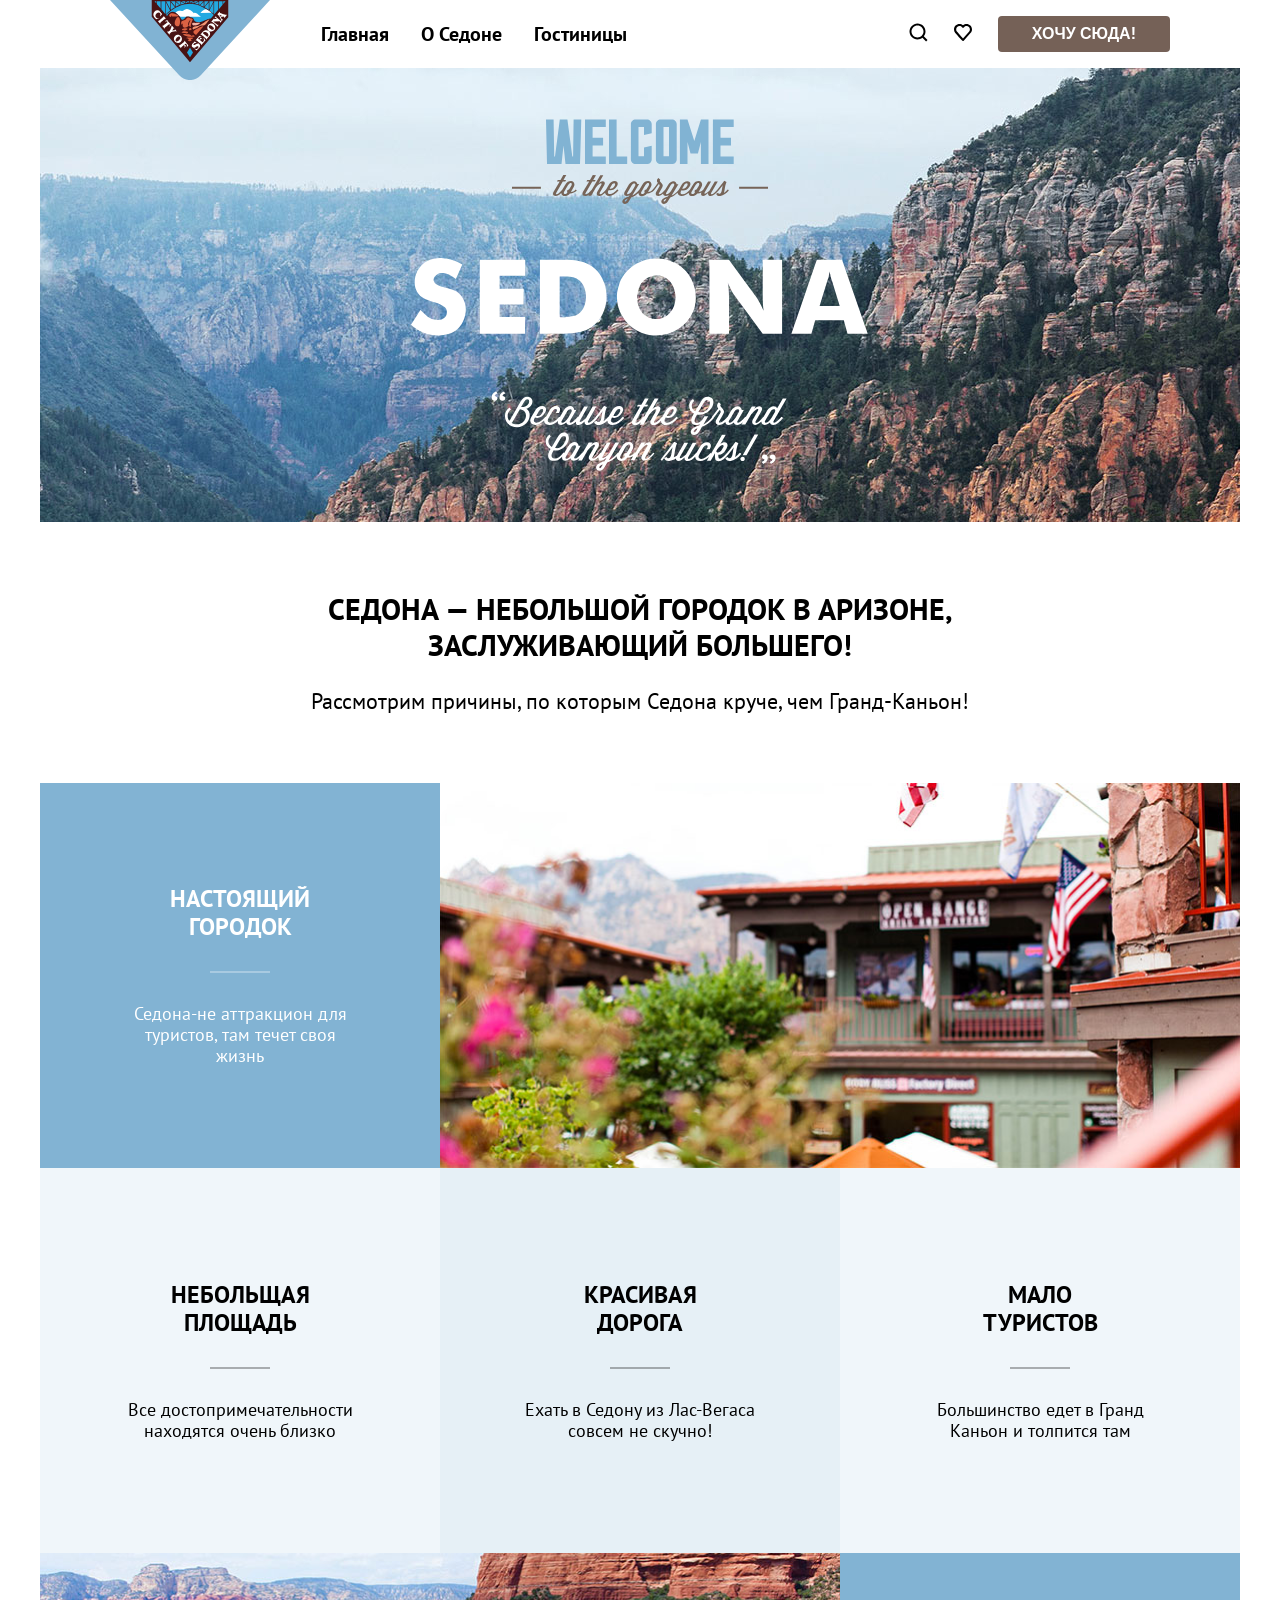
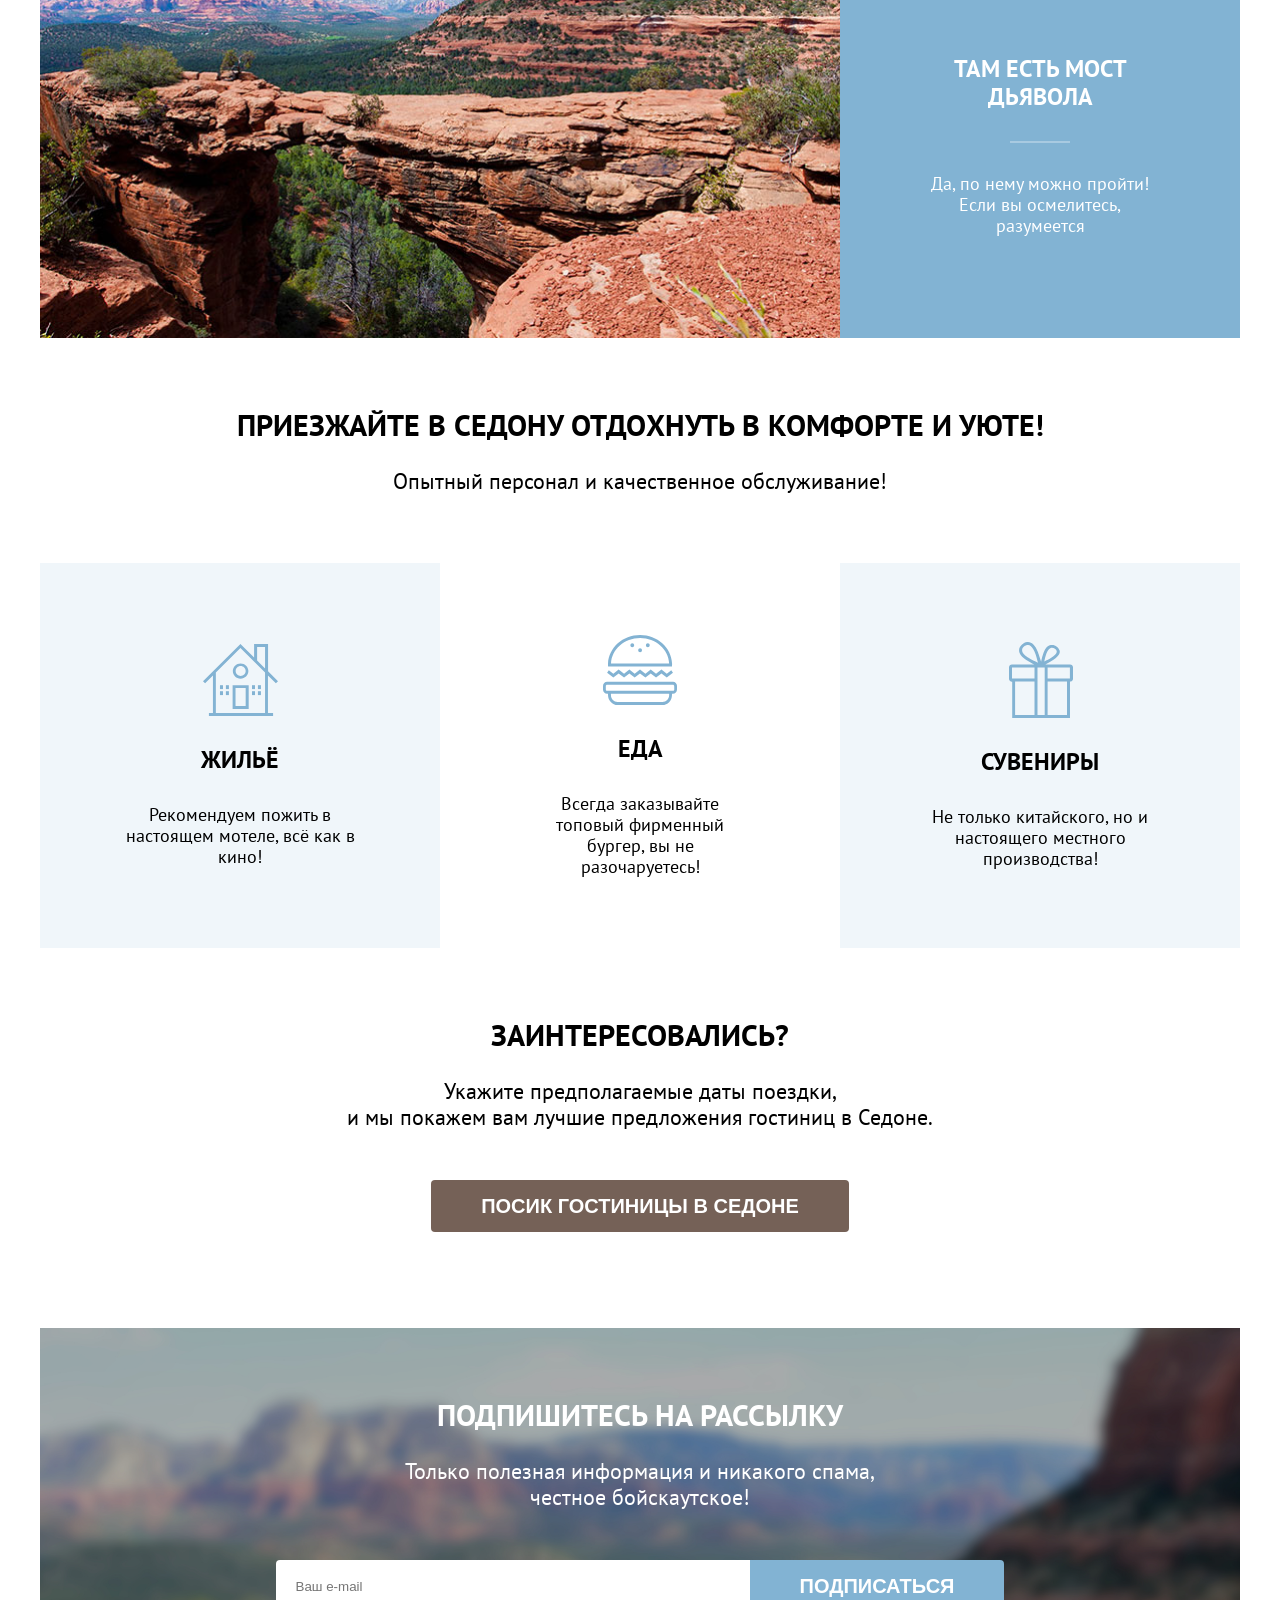
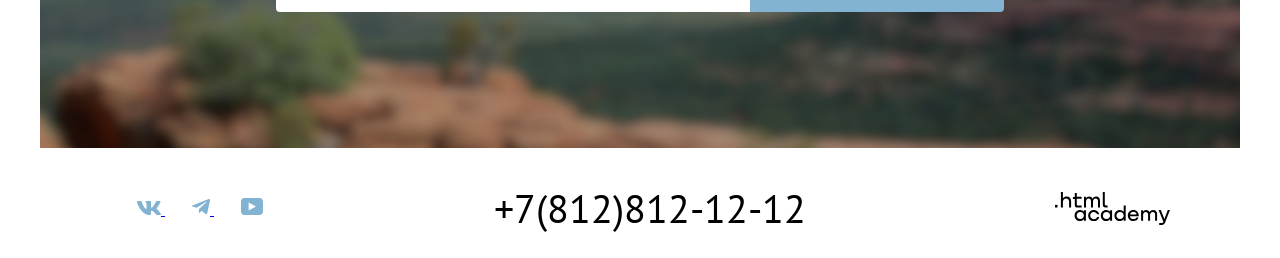
==== commit 86abbb8c: "правки" ====
--- a/index.html
+++ b/index.html
@@ -6,10 +6,11 @@
     <title>Седона</title>
   </head>
   <body>
+  <div class="container">
     <nav class="navigation">
       <div class="header-logo-container">
       <a class="header-logo-link">
-        <img class="header-logo" src="./img/logo.svg" alt="Логотип седоны" width="140" height="70">
+        <img class="header-logo" src="./img/logo.svg" alt="Логотип седоны">
       </a>
       </div>
           <ul class="navigation-link">
@@ -29,14 +30,14 @@
     </div>
     <section>
       <div class="section-list">
-        <p class="slogan-position slogan-style">Седона — небольшой городок в Аризоне, заслуживающий большего!</p>
+        <h2 class="slogan-position slogan-style">Седона — небольшой городок в Аризоне,<br>заслуживающий большего!</h2>
         <p class="bottom-text-style bottom-text-position bottom-text-padding-max">Рассмотрим причины, по которым Седона круче, чем Гранд-Каньон!</p>
       </div>
     </section>
-  <div class="container">
+  <div class="content">
     <section class="lead-top">
       <div class="card-position card-color-xl">
-          <h2 class="title-position-xl title-color-xl">Настоящий городок</h2>
+          <h2 class="title-position-xl title-color">Настоящий городок</h2>
           <p class="subtitle-position subtitle-color">Седона-не аттракцион для туристов, там течет своя жизнь</p>
       </div>
         <img src="./img/photo-1.png" alt="Улочка Седоны" class="img-sedona">
@@ -57,7 +58,7 @@
     </section>
     <section class="lead-bottom">
       <div class="card-position card-color-xl">
-        <h2 class="title-position-xl title-color-xl">Там есть мост дьявола</h2>
+        <h2 class="title-position-xl title-color">Там есть мост дьявола</h2>
         <p class="subtitle-position subtitle-color">Да, по нему можно пройти! Если вы осмелитесь, разумеется</p>
       </div>
         <img src="./img/photo-2.png" alt="Тот самый, мост дьявола" class="img-sedona">
@@ -71,17 +72,17 @@
     </section>
     <section class="lead-middle">
       <div class="card-position card-color-sides">
-        <img src="./img/motel.svg" alt="Мотели в Седоне">
+        <img src="./img/motel.svg" alt="Мотели в Седоне" class="img-lead-middle">
         <h2 class="title-position-none-after">Жильё</h2>
         <p class="subtitle-position">Рекомендуем пожить в настоящем мотеле, всё как в кино!</p>
       </div>
       <div class="card-position">
-        <img src="./img/food.svg" alt="Еда">
+        <img src="./img/food.svg" alt="Еда" class="img-lead-middle">
         <h2 class="title-position-none-after">Еда</h2>
         <p class="subtitle-position">Всегда заказывайте топовый фирменный бургер, вы не разочаруетесь!</p>
       </div>
       <div class="card-position card-color-sides">
-        <img src="./img/souvenirs.svg" alt="Сувениры">
+        <img src="./img/souvenirs.svg" alt="Сувениры" class="img-lead-middle">
         <h2 class="title-position-none-after">Сувениры</h2>
         <p class="subtitle-position">Не только китайского, но и настоящего местного производства!</p>
       </div>
@@ -89,7 +90,7 @@
     <section class="search-hotel">
       <div class="search-hotel-footer">
         <h2 class="slogan-position slogan-style">Заинтересовались?</h2>
-        <p class="bottom-text-style bottom-text-position bottom-text-padding-min">Укажите предполагаемые даты поездки, и мы покажем вам лучшие предложения гостиниц в Седоне.</p>
+        <p class="bottom-text-style bottom-text-position bottom-text-padding-min">Укажите предполагаемые даты поездки,<br> и мы покажем вам лучшие предложения гостиниц в Седоне.</p>
         <button href="#" class="button-search">Посик гостиницы в Седоне</button>
       </div>
     </section>
@@ -98,7 +99,7 @@
     <section class="footer-list">
       <div class="footer-subscribe">
         <h2 class="slogan-position slogan-style slogan-color">Подпишитесь на рассылку</h2>
-        <p class="bottom-text-style bottom-text-position bottom-text-padding-min bottom-text-color">Только полезная информация и никакого спама, честное бойскаутское!</p>
+        <p class="bottom-text-style bottom-text-position bottom-text-padding-min bottom-text-color">Только полезная информация и никакого спама, <br> честное бойскаутское!</p>
       <div class="email-input">
         <input type="email" placeholder="Ваш e-mail" class="email">
         <button type="button" class="button-email">Подписаться</button>
@@ -109,9 +110,21 @@
         <img src="./img/html-logo.svg" alt="html academy" class="logo-html">
         <a href="tel:+7(812)812-12-12" class="number">+7(812)812-12-12</a>
       <div class="social-group">
-        <a href="#"><img src="./img/vk.svg" alt="vk" class="social-media"></a>
-        <a href="#"><img src="./img/telegram.svg" alt="telegram" class="social-media"></a>
-        <a href="#"><img src="./img/youtube.svg" alt="youtube" class="social-media"></a>
+        <a href="#" class="social-item">
+          <svg width="24" height="14" viewBox="0 0 24 14" xmlns="http://www.w3.org/2000/svg">
+          <path clip-rule="evenodd" d="M23.45 0.948C23.616 0.402 23.45 0 22.655 0H20.03C19.362 0 19.054 0.347 18.887 0.73C18.887 0.73 17.552 3.926 15.661 6.002C15.049 6.604 14.771 6.795 14.437 6.795C14.27 6.795 14.019 6.604 14.019 6.057V0.948C14.019 0.292 13.835 0 13.279 0H9.151C8.734 0 8.483 0.304 8.483 0.593C8.483 1.214 9.429 1.358 9.526 3.106V6.904C9.526 7.737 9.373 7.888 9.039 7.888C8.149 7.888 5.984 4.677 4.699 1.003C4.45 0.288 4.198 0 3.527 0H0.9C0.15 0 0 0.347 0 0.73C0 1.412 0.89 4.8 4.145 9.281C6.315 12.341 9.37 14 12.153 14C13.822 14 14.028 13.632 14.028 12.997V10.684C14.028 9.947 14.186 9.8 14.715 9.8C15.105 9.8 15.772 9.992 17.33 11.467C19.11 13.216 19.403 14 20.405 14H23.03C23.78 14 24.156 13.632 23.94 12.904C23.702 12.18 22.852 11.129 21.725 9.882C21.113 9.172 20.195 8.407 19.916 8.024C19.527 7.533 19.638 7.314 19.916 6.877C19.916 6.877 23.116 2.451 23.449 0.948H23.45Z"/>
+          </svg>
+        </a>
+        <a href="#" class="social-item">
+          <svg width="18" height="16" viewBox="0 0 18 16" xmlns="http://www.w3.org/2000/svg">
+          <path d="M16.785 0.0992597L0.840489 6.24776C-0.247661 6.68481 -0.241365 7.29184 0.640845 7.56253L4.73445 8.83953L14.2058 2.8637C14.6537 2.59121 15.0629 2.7378 14.7265 3.03636L7.05283 9.96185H7.05103L7.05283 9.96275L6.77045 14.1823C7.18413 14.1823 7.36669 13.9925 7.59871 13.7686L9.58705 11.8351L13.7229 14.89C14.4855 15.31 15.0332 15.0941 15.2229 14.1841L17.9379 1.38885C18.2158 0.274623 17.5126 -0.229883 16.785 0.0992597Z"/>
+          </svg>
+        </a>
+        <a href="#" class="social-item">
+          <svg width="22" height="17" viewBox="0 0 22 17" xmlns="http://www.w3.org/2000/svg">
+          <path d="M18.607 0H3.17413C1.31343 0 0 1.59375 0 3.4V13.4937C0 15.4062 1.31343 17 3.17413 17H18.8259C20.4677 17 22 15.4062 22 13.6V3.4C21.7811 1.59375 20.4677 0 18.607 0ZM7.66169 12.5375V4.4625L14.995 8.5L7.66169 12.5375Z"/>
+          </svg>
+        </a>
       </div>
       </div>
   </footer>
@@ -136,5 +149,6 @@
           </div>
         </div>
       </div>
+  </div>
   </body>
 </html>
--- a/index.css
+++ b/index.css
@@ -13,7 +13,14 @@
 body {
     margin: 0;
     padding: 0;
-    width: auto;
+    width: 100%;
+    height: auto;
+}
+
+.container {
+    padding: 0;
+    max-width: 1200px;
+    margin: 0 auto;
     font-family: 'PT sans', system-ui, sans-serif;
 }
 
@@ -25,6 +32,8 @@
 
 .header-logo {
     margin-left: 70px;
+    height: 80px;
+    width: auto;
 }
 
 .header-logo-container {
@@ -85,6 +94,7 @@
     line-height: 20px;
     letter-spacing: 0%;
     text-transform: uppercase;
+    cursor: pointer;
 }
 
 .want-here:hover {
@@ -135,6 +145,7 @@
     justify-content: center;
     align-items: center;
     padding-top: 69px;
+    margin: 0;
 }
 
 .slogan-color {
@@ -153,6 +164,8 @@
    justify-content: center;
    align-items: center;
    width: auto;
+   margin: 0;
+   padding-top: 25px;
 }
 
 .bottom-text-padding-max {
@@ -167,7 +180,7 @@
     color: #ffffff;
 }
 
-.container {
+.content {
     display: flex;
     flex-direction: column;
     align-items: stretch;
@@ -180,42 +193,47 @@
     display: flex;
     flex-direction: row;
     width: 100%;
-    height: 385px;
+    height: auto;
 }
 
 .lead-bottom {
     display: flex;
     flex-direction: row-reverse;
     width: 100%;
-    height: 385px;
+    height: auto;
 }
 
 .lead-middle {
     display: flex;
     flex-direction: row;
     width: 100%;
-    height: 385px;
 }
 
 .title-position-xl {
-    width: 175px;
+    max-width: 175px;
     font-weight: 700;
     font-size: 24px;
     line-height: 28px;
     text-align: center;
     text-transform: uppercase;
+    margin: 0;
 }
 
 .title-position-none-after {
-    width: 175px;
+    max-width: 175px;
     font-weight: 700;
     font-size: 24px;
     line-height: 28px;
     text-align: center;
     text-transform: uppercase;
-}
-
-.title-color-xl {
+    margin: 0;
+}
+
+.img-lead-middle {
+    padding-bottom: 30px;
+}
+
+.title-color{
     color: #ffffff;
 }
 
@@ -228,7 +246,7 @@
     margin: 30px auto 0;
 }
 
-.title-color-xl::after {
+.title-color::after {
     content: "";
     display: block;
     width: auto;
@@ -240,11 +258,13 @@
 .subtitle-position {
     padding-left: 85px;
     padding-right: 85px;
+    padding-top: 30px;
     font-weight: 400;
     font-size: 18px;
     line-height: 21px;
     letter-spacing: 0%;
     text-align: center;
+    margin: 0;
 }
 
 .subtitle-color {
@@ -257,8 +277,8 @@
     justify-content: center;
     align-items: center;
     width: auto;
-    height: 100%;
     flex: 1 1 50%;
+    min-height: 385px;
 }
 
 .card-color-xl {
@@ -276,7 +296,7 @@
 .img-sedona {
     flex: 1 1 50%;
     width: 100%;
-    height: 100%;
+    height: auto;
     object-fit: cover;
     display: block;
 }
@@ -303,6 +323,7 @@
     line-height: 36px;
     border: none;
     text-transform: uppercase;
+    cursor: pointer;
 }
 
 .button-search:hover {
@@ -356,6 +377,7 @@
     border: none;
     height: 52px;
     text-transform: uppercase;
+    cursor: pointer;
 }
 
 .button-email:hover {
@@ -411,11 +433,16 @@
     opacity: 0.5;
 }
 
-.social-media {
+.social-item {
     padding-left: 27px;
-}
-
-.social-media:active {
+    fill: #83B3D3;
+}
+
+.social-item:hover {
+    color: #68A2CA;
+}
+
+.social-item:active {
     opacity: 0.5;
 }
 
